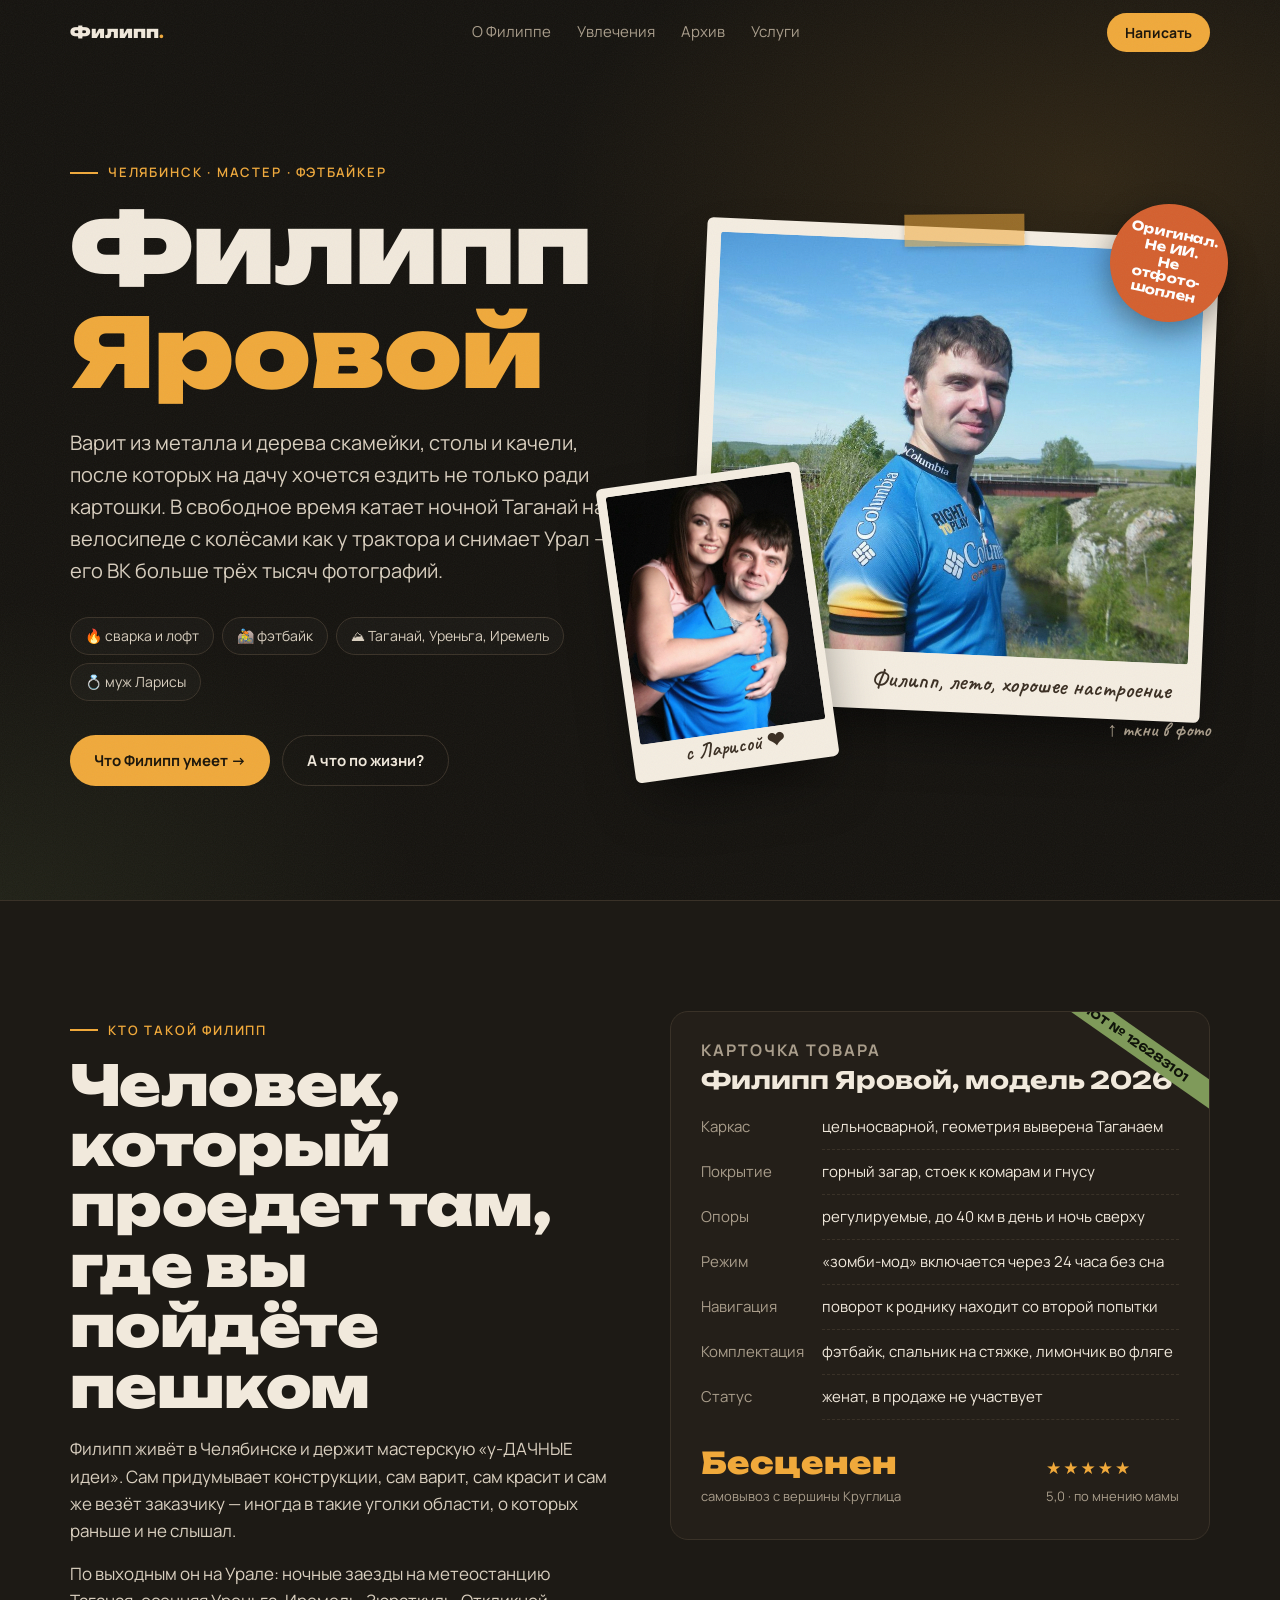
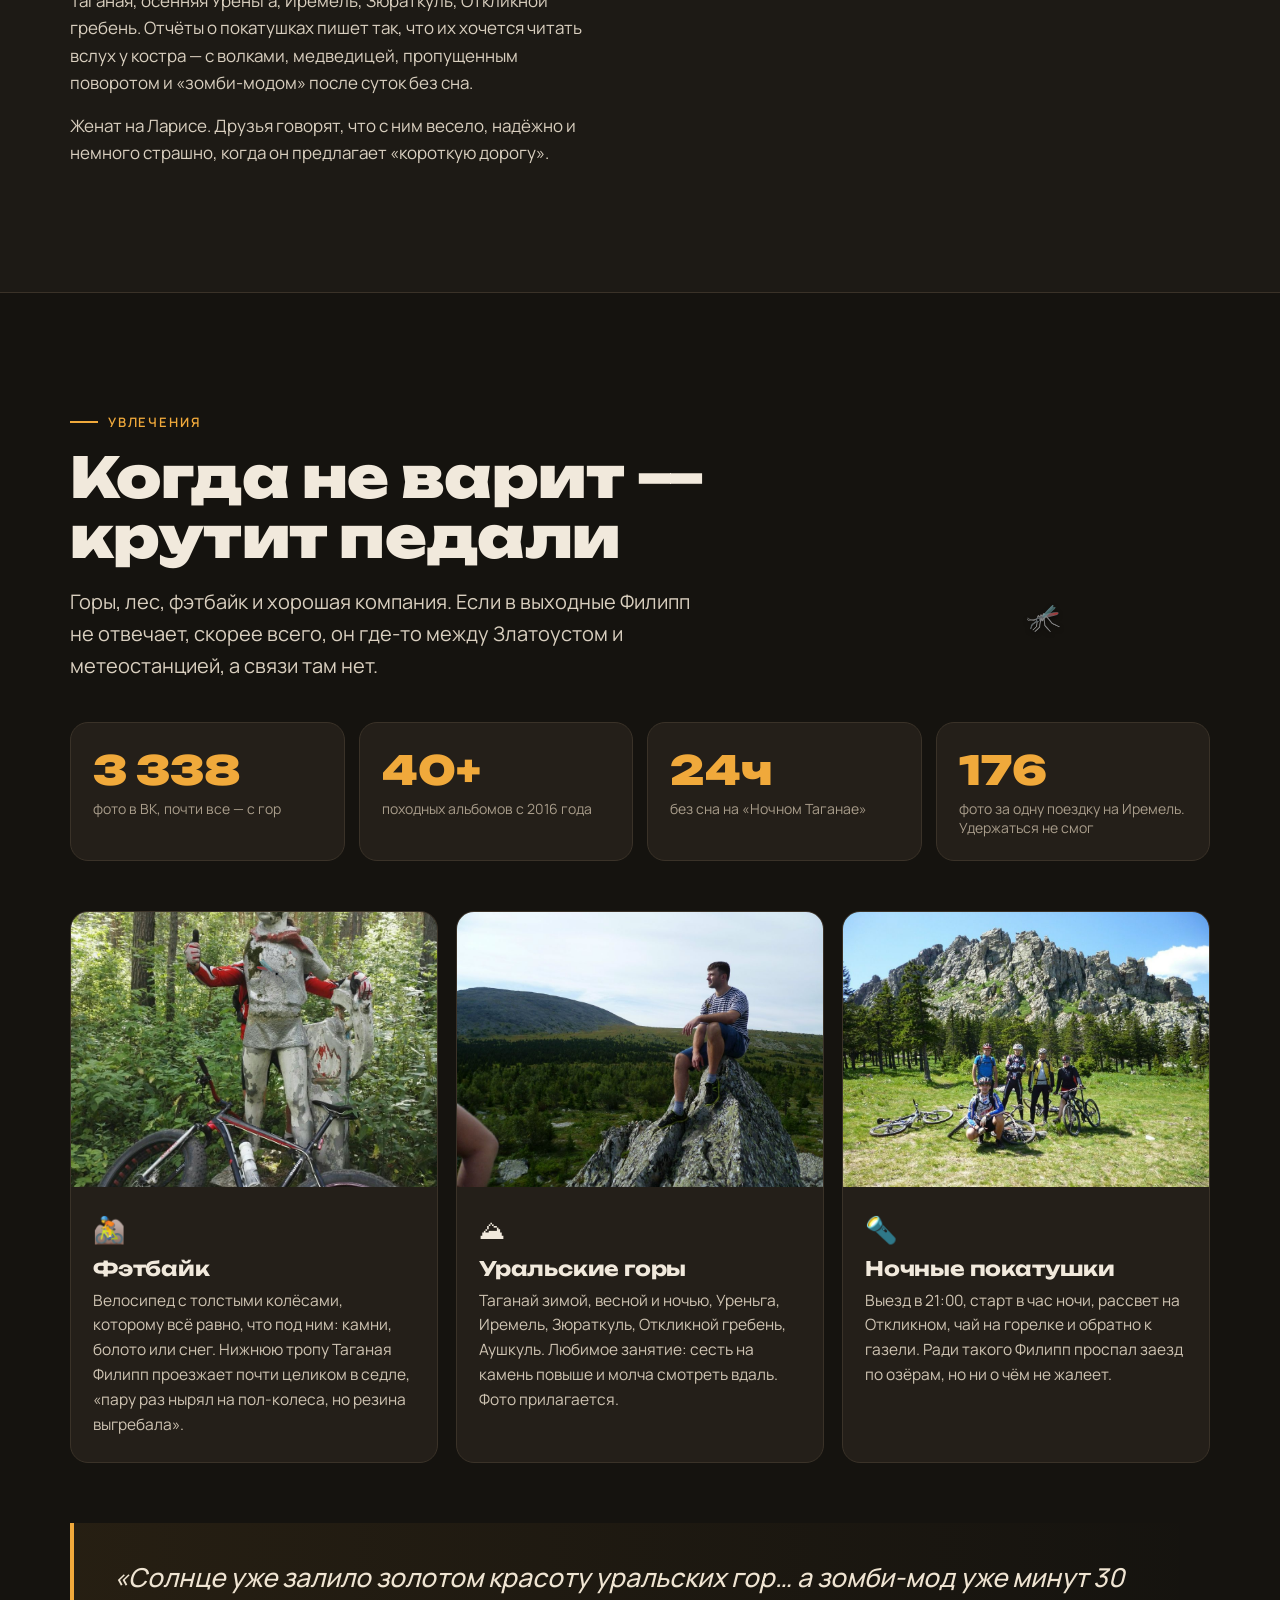
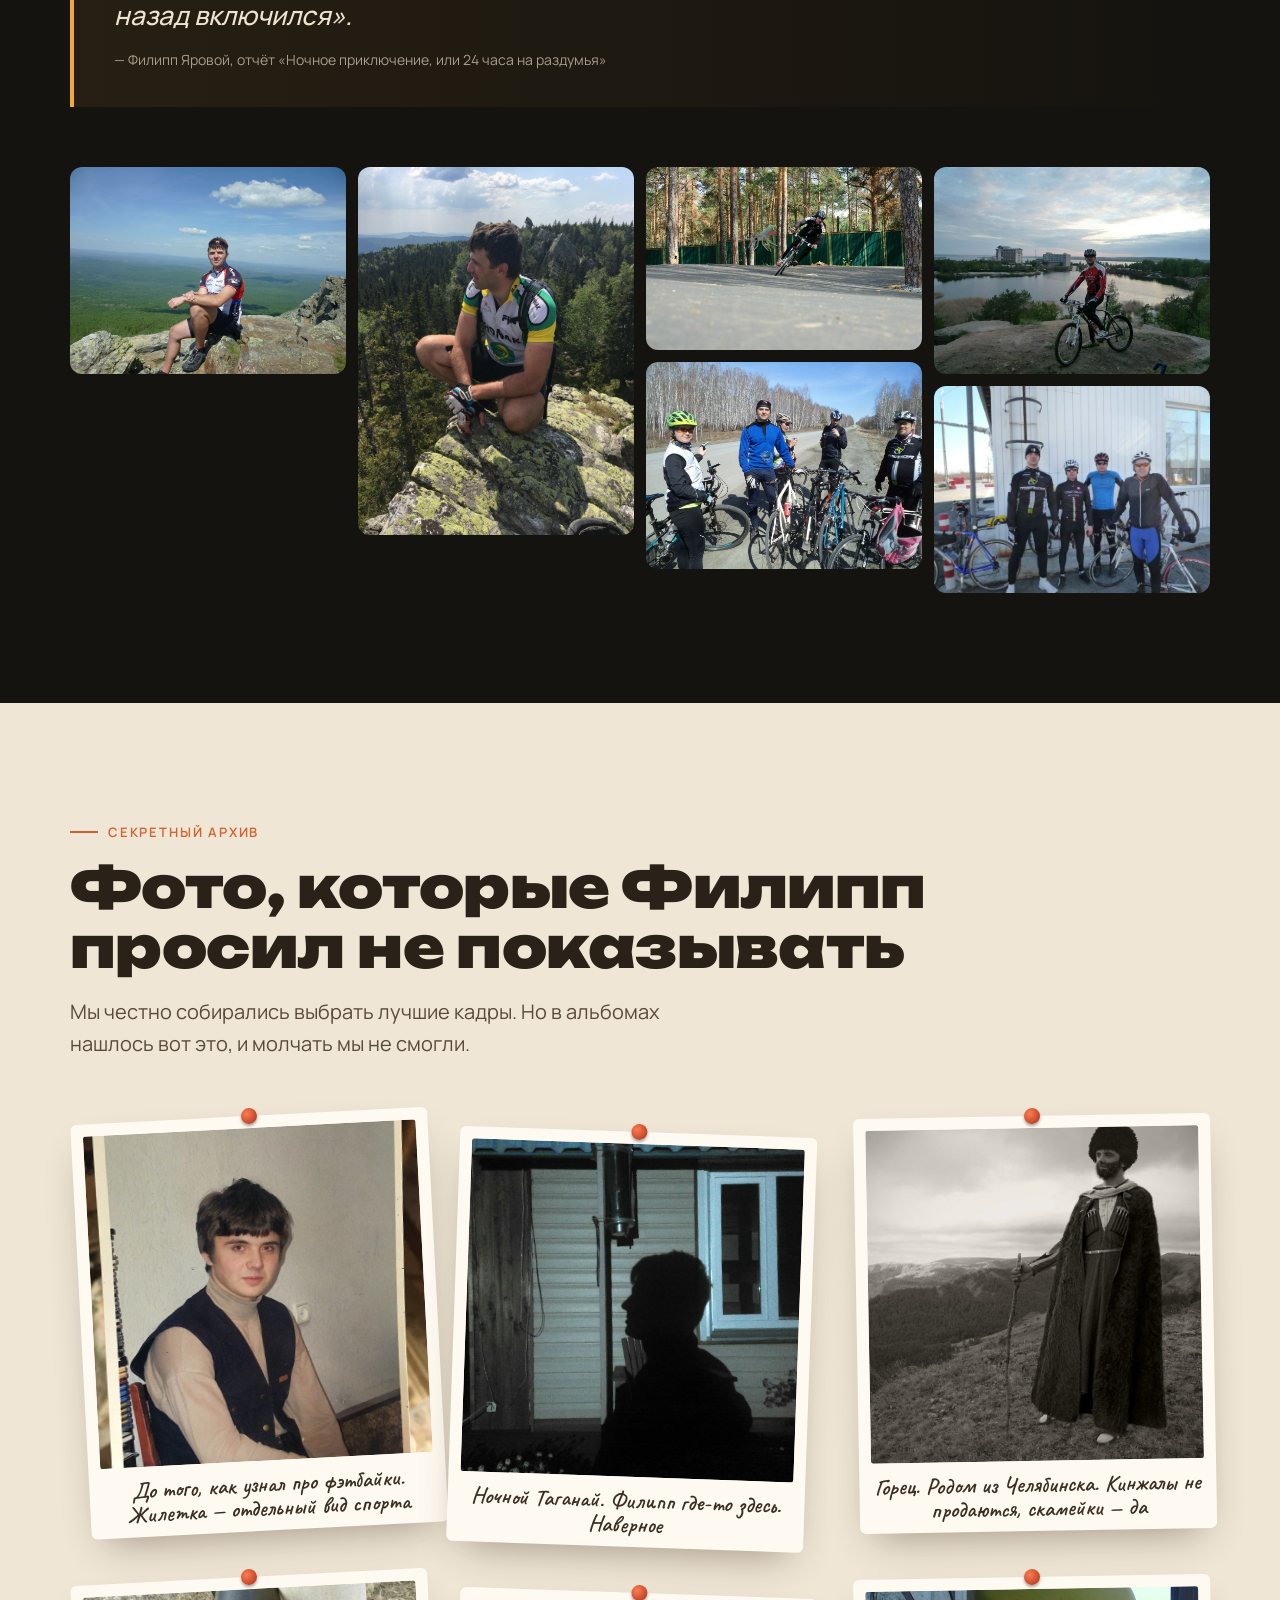
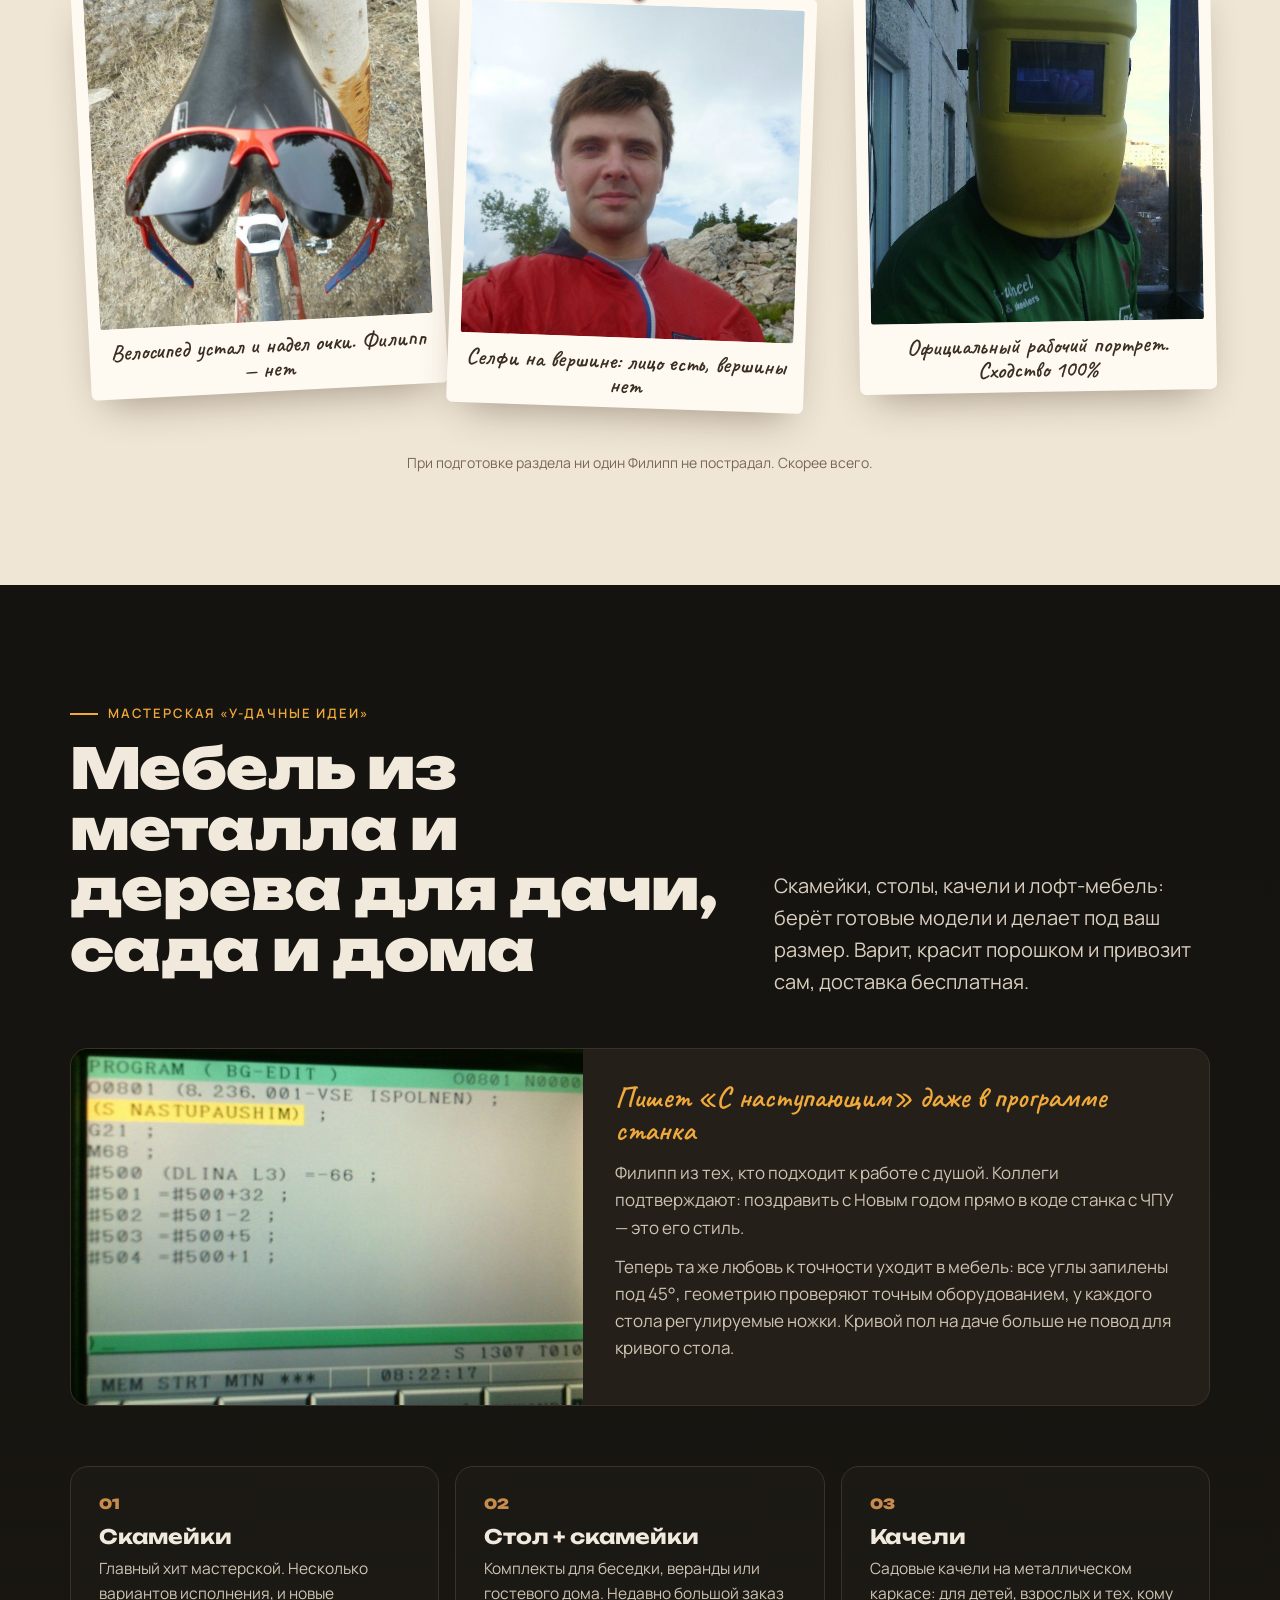
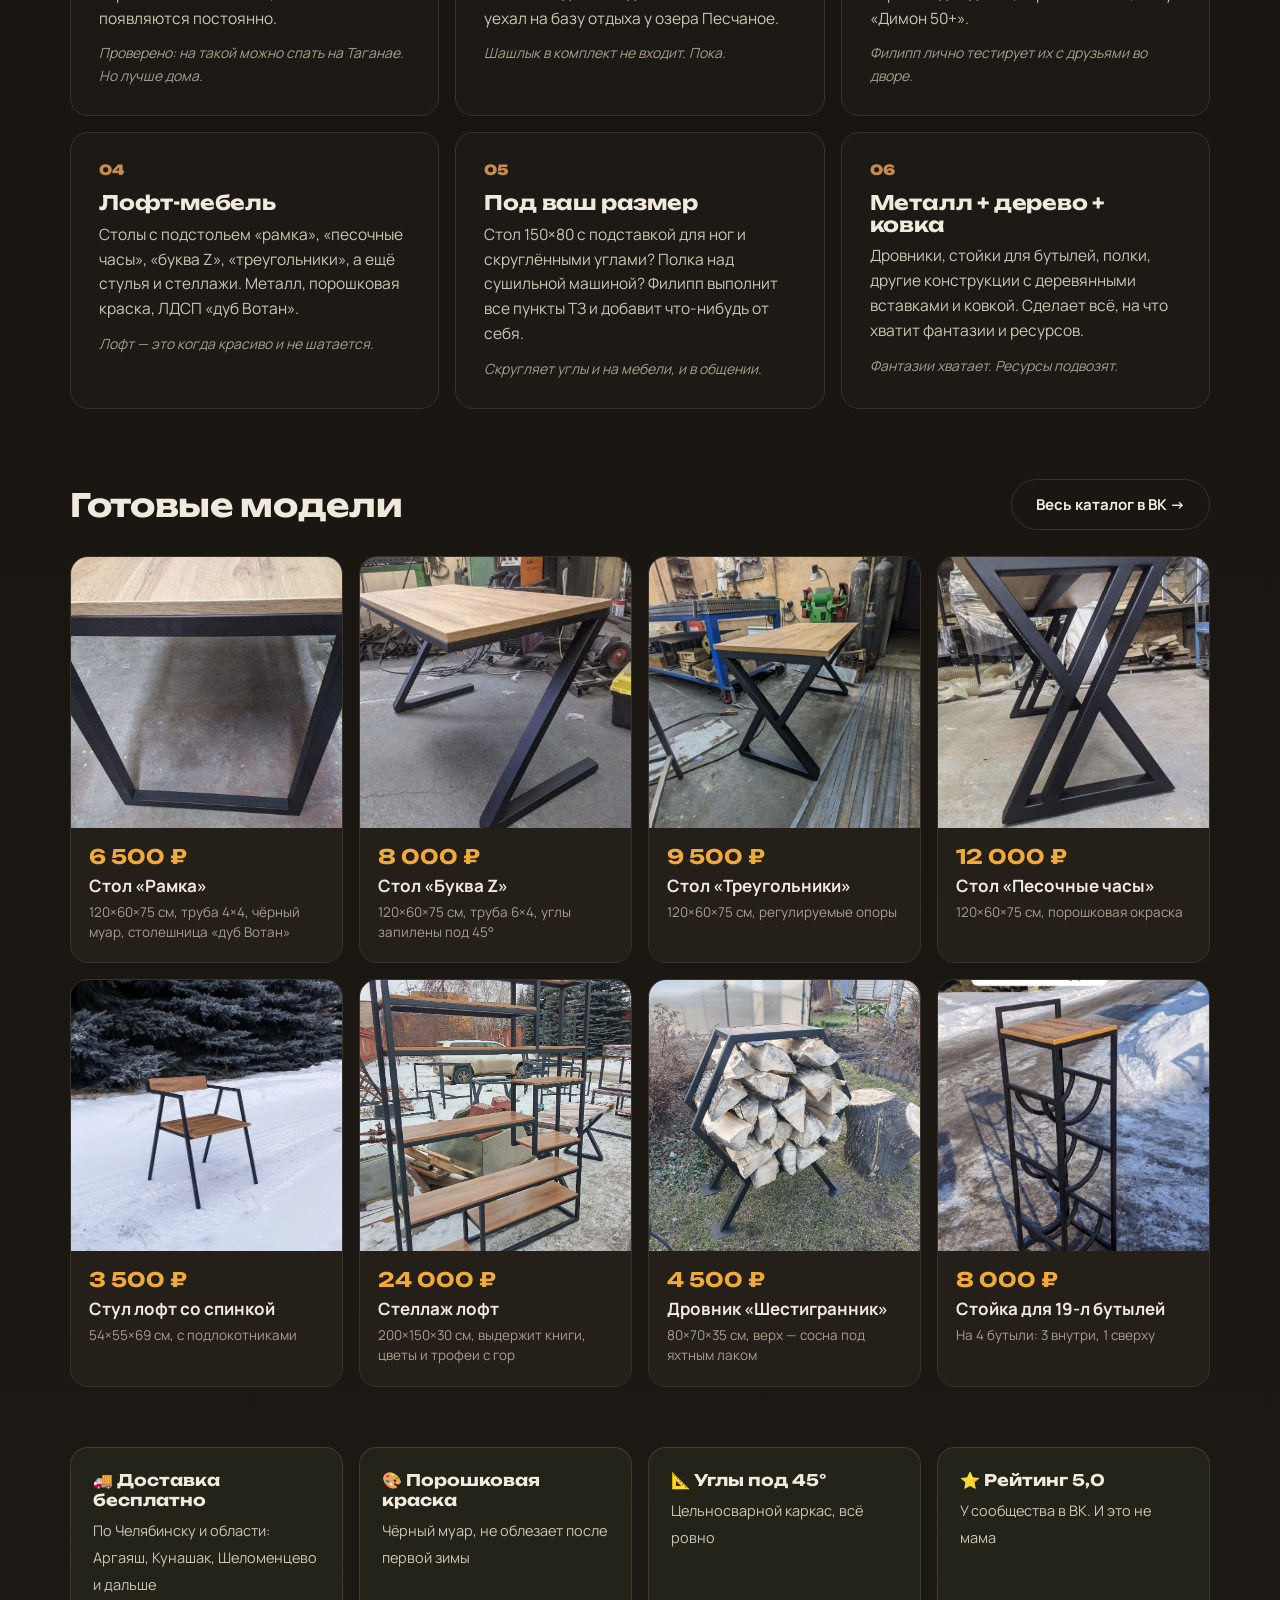
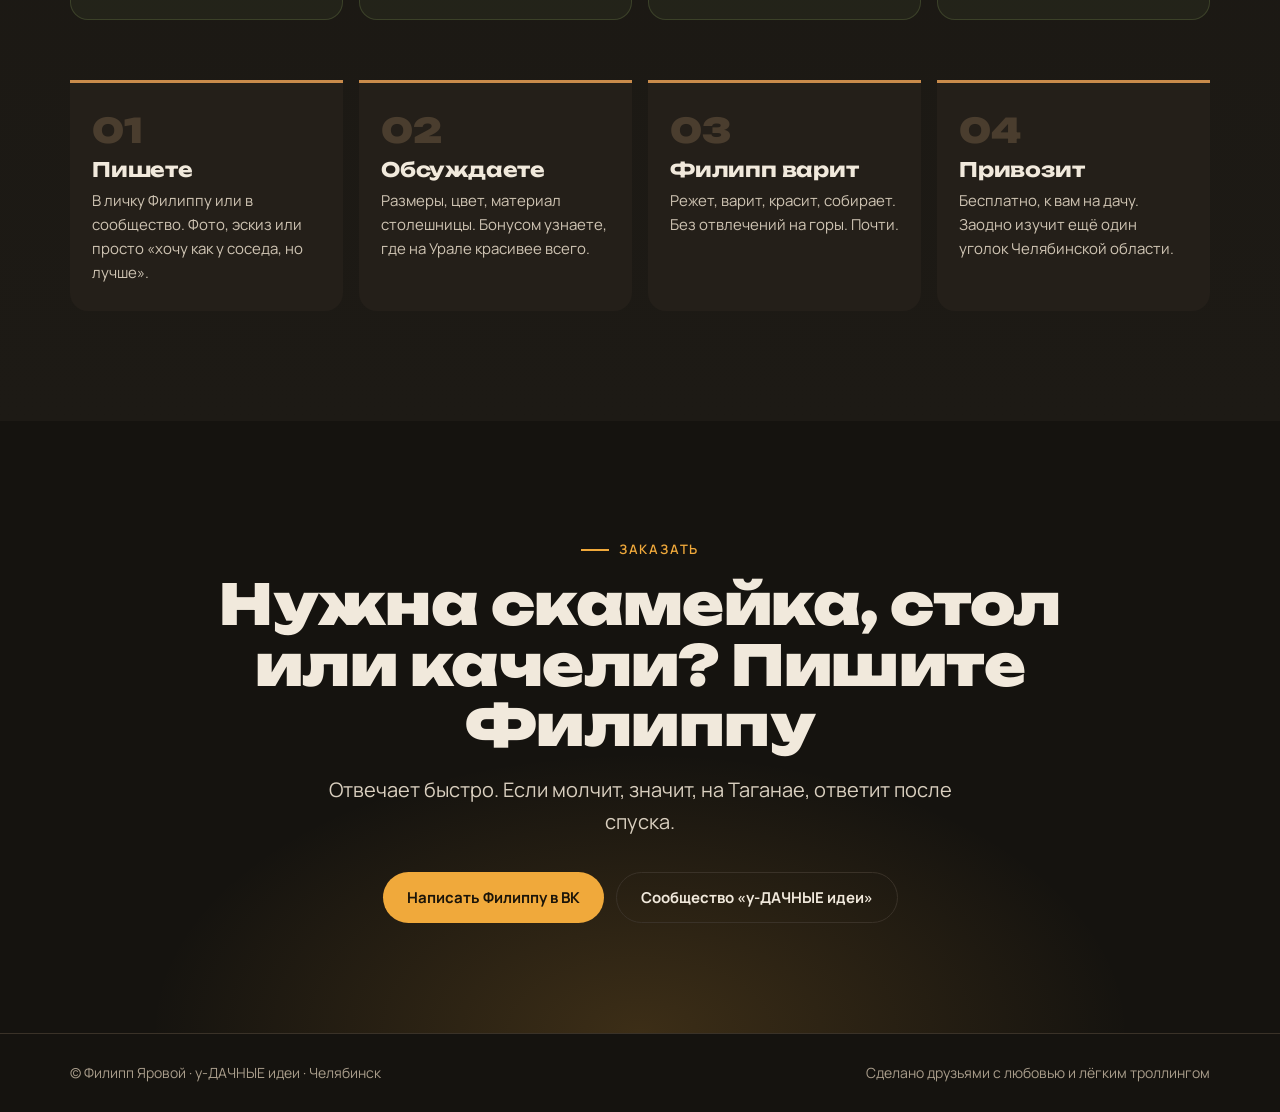
==== filipp/index.html @ 311ecce1 "Add landing page for Filipp Yarovoy (/filipp) Co-Authored-By: Claude Opus 5.5 <noreply@anthropic.com" ====
<!doctype html>
<html lang="ru">
<head>
<meta charset="utf-8">
<meta name="viewport" content="width=device-width, initial-scale=1">
<title>Филипп Яровой — мастер, фэтбайкер, у-ДАЧНЫЕ идеи</title>
<meta name="description" content="Филипп Яровой из Челябинска: варит скамейки, столы и качели для дачи, катается на фэтбайке по Таганаю. Мастерская «у-ДАЧНЫЕ идеи».">
<meta property="og:title" content="Филипп Яровой — у-ДАЧНЫЕ идеи">
<meta property="og:description" content="Скамейки, столы, качели и лофт-мебель из металла и дерева. Челябинск и область, доставка бесплатно.">
<meta property="og:image" content="img/hero.jpg">
<link rel="preconnect" href="https://fonts.googleapis.com">
<link rel="preconnect" href="https://fonts.gstatic.com" crossorigin>
<link href="https://fonts.googleapis.com/css2?family=Unbounded:wght@500;700;900&family=Manrope:wght@400;500;700&family=Caveat:wght@600&display=swap" rel="stylesheet">
<style>
:root{
  --bg:#15130f; --bg2:#1d1a15; --card:#241f19; --line:#3a3228;
  --text:#f1e9dc; --muted:#a99d8b; --wood:#c98b4b; --amber:#f0a93b; --rust:#d4602f; --moss:#7f9a5a;
  --r:18px; --max:1180px;
}
*{box-sizing:border-box;margin:0;padding:0}
html{scroll-behavior:smooth}
body{background:var(--bg);color:var(--text);font:400 17px/1.6 Manrope,system-ui,sans-serif;overflow-x:hidden}
img{display:block;max-width:100%}
a{color:inherit}
.wrap{max-width:var(--max);margin:0 auto;padding:0 20px}
h1,h2,h3{font-family:Unbounded,sans-serif;line-height:1.08;letter-spacing:-.01em}
h2{font-size:clamp(30px,5vw,56px);font-weight:900;margin-bottom:18px}
h3{font-size:20px;font-weight:700;margin-bottom:8px}
.kicker{display:inline-flex;gap:10px;align-items:center;font:600 13px/1 Manrope;letter-spacing:.14em;text-transform:uppercase;color:var(--amber);margin-bottom:18px}
.kicker::before{content:"";width:28px;height:2px;background:currentColor}
.lead{font-size:clamp(17px,1.6vw,20px);color:#d9cfbf;max-width:640px}
.hand{font-family:Caveat,cursive;font-weight:600}
section{padding:110px 0;position:relative}

/* noise + metal texture */
body::before{content:"";position:fixed;inset:0;pointer-events:none;z-index:100;opacity:.05;
  background-image:url("data:image/svg+xml,%3Csvg xmlns='http://www.w3.org/2000/svg' width='160' height='160'%3E%3Cfilter id='n'%3E%3CfeTurbulence type='fractalNoise' baseFrequency='.9' numOctaves='3'/%3E%3C/filter%3E%3Crect width='100%25' height='100%25' filter='url(%23n)'/%3E%3C/svg%3E")}

/* NAV */
nav{position:fixed;top:0;left:0;right:0;z-index:50;transition:background .3s}
nav.solid{background:rgba(21,19,15,.88);backdrop-filter:blur(10px);border-bottom:1px solid var(--line)}
nav .wrap{display:flex;align-items:center;justify-content:space-between;height:64px}
.logo{font:900 16px Unbounded;text-decoration:none}
.logo b{color:var(--amber)}
nav ul{display:flex;gap:26px;list-style:none;font-size:15px}
nav ul a{text-decoration:none;color:var(--muted);transition:color .2s}
nav ul a:hover{color:var(--text)}
.btn{display:inline-flex;align-items:center;gap:10px;padding:14px 24px;border-radius:999px;background:var(--amber);color:#1a1409;font:700 15px Manrope;text-decoration:none;transition:transform .2s,box-shadow .2s;border:0;cursor:pointer}
.btn:hover{transform:translateY(-2px);box-shadow:0 10px 30px -8px rgba(240,169,59,.6)}
.btn.ghost{background:transparent;color:var(--text);border:1.5px solid var(--line)}
.btn.ghost:hover{border-color:var(--amber);box-shadow:none}
nav .btn{padding:10px 18px;font-size:14px}

/* HERO */
.hero{padding:130px 0 90px;min-height:min(100vh,920px);display:flex;align-items:center;
  background:radial-gradient(900px 500px at 85% 20%,rgba(240,169,59,.12),transparent 60%),radial-gradient(700px 500px at 0% 100%,rgba(127,154,90,.1),transparent 60%)}
.hero-grid{display:grid;grid-template-columns:1.05fr .95fr;gap:60px;align-items:center}
.hero h1{font-size:clamp(46px,7.5vw,96px);font-weight:900;margin-bottom:22px}
.hero h1 .ln2{display:block;color:var(--amber)}
#hobby{overflow:hidden}
.hero .lead{margin-bottom:30px}
.tags{display:flex;flex-wrap:wrap;gap:8px;margin-bottom:34px}
.tag{padding:7px 14px;border:1px solid var(--line);border-radius:999px;font-size:14px;color:#d9cfbf;background:rgba(255,255,255,.02)}
.cta-row{display:flex;gap:12px;flex-wrap:wrap}

.hero-photo{position:relative}
.polaroid{background:#f4ede1;padding:14px 14px 58px;border-radius:6px;box-shadow:0 30px 60px -20px rgba(0,0,0,.7);position:relative}
.polaroid img{border-radius:3px;aspect-ratio:4/3.4;object-fit:cover;width:100%}
.polaroid .cap{position:absolute;left:0;right:0;bottom:12px;text-align:center;color:#3a2e22;font-size:28px}
.hero-photo .main{transform:rotate(2.5deg)}
.hero-photo .main .cap{padding-left:30%;font-size:24px}
.hero-photo .mini{position:absolute;width:40%;left:-16%;bottom:-12%;transform:rotate(-8deg);padding:9px 9px 38px}
.hero-photo .mini img{aspect-ratio:3/4}
.hero-photo .mini .cap{font-size:21px;bottom:6px}
.tape{position:absolute;top:-14px;left:50%;width:120px;height:32px;transform:translateX(-50%) rotate(-3deg);background:rgba(240,169,59,.55);box-shadow:0 2px 6px rgba(0,0,0,.2)}
.sticker{position:absolute;top:-24px;right:-18px;width:118px;height:118px;border-radius:50%;background:var(--rust);color:#fff;display:grid;place-items:center;text-align:center;font:700 13px/1.15 Unbounded;transform:rotate(12deg);box-shadow:0 10px 30px rgba(0,0,0,.4);padding:12px;animation:wob 5s ease-in-out infinite}
@keyframes wob{50%{transform:rotate(4deg) scale(1.04)}}

/* SPEC CARD */
.about{background:var(--bg2);border-top:1px solid var(--line);border-bottom:1px solid var(--line)}
.about-grid{display:grid;grid-template-columns:1fr 1fr;gap:60px;align-items:start}
.about p{color:#d9cfbf;margin-bottom:16px}
.spec{background:var(--card);border:1px solid var(--line);border-radius:var(--r);padding:30px;position:relative;overflow:hidden}
.spec::after{content:"ЛОТ № 126283101";position:absolute;top:18px;right:-40px;transform:rotate(35deg);background:var(--moss);color:#10140a;font:700 11px Unbounded;padding:5px 50px}
.spec h3{font-size:16px;color:var(--muted);font-family:Manrope;font-weight:700;text-transform:uppercase;letter-spacing:.12em;margin-bottom:6px}
.spec .title{font:700 24px Unbounded;margin-bottom:20px}
.spec dl{display:grid;grid-template-columns:auto 1fr;gap:10px 18px;font-size:15px}
.spec dt{color:var(--muted)}
.spec dd{border-bottom:1px dashed var(--line);padding-bottom:10px}
.spec .price{display:flex;justify-content:space-between;align-items:end;margin-top:24px;gap:12px;flex-wrap:wrap}
.spec .price b{font:900 30px Unbounded;color:var(--amber)}
.spec .price small{color:var(--muted);font-size:13px}
.stars{color:var(--amber);letter-spacing:2px}

/* HOBBIES */
.stats{display:grid;grid-template-columns:repeat(4,1fr);gap:14px;margin:40px 0 50px}
.stat{background:var(--card);border:1px solid var(--line);border-radius:var(--r);padding:22px}
.stat b{display:block;font:900 clamp(26px,3.4vw,40px) Unbounded;color:var(--amber);margin-bottom:4px}
.stat span{color:var(--muted);font-size:14px;line-height:1.4;display:block}
.hobby-grid{display:grid;grid-template-columns:repeat(3,1fr);gap:18px}
.hobby{background:var(--card);border:1px solid var(--line);border-radius:var(--r);overflow:hidden;display:flex;flex-direction:column;transition:transform .3s,border-color .3s}
.hobby:hover{transform:translateY(-4px);border-color:#5a4b39}
.hobby img{aspect-ratio:4/3;object-fit:cover;width:100%;cursor:zoom-in}
.hobby .body{padding:22px 22px 26px}
.hobby p{color:#cfc4b3;font-size:15.5px}
.hobby .emoji{font-size:26px;margin-bottom:8px}

.quote{margin:60px 0;padding:36px 40px;border-left:4px solid var(--amber);background:linear-gradient(90deg,rgba(240,169,59,.08),transparent);border-radius:0 var(--r) var(--r) 0}
.quote p{font:500 clamp(19px,2.2vw,26px)/1.45 Manrope;color:#efe4d2;font-style:italic}
.quote cite{display:block;margin-top:14px;color:var(--muted);font-style:normal;font-size:14px}

.gallery{columns:4 240px;column-gap:12px}
.gallery img{width:100%;margin-bottom:12px;border-radius:12px;cursor:zoom-in;transition:filter .3s,transform .3s}
.gallery img:hover{filter:brightness(1.1);transform:scale(1.01)}

/* BLOOPERS */
.bloopers{background:#efe6d6;color:#2a2118}
.bloopers .kicker{color:var(--rust)}
.bloopers .lead{color:#5a4a39}
.board{display:grid;grid-template-columns:repeat(3,1fr);gap:46px 34px;margin-top:56px}
.board .polaroid{background:#fffaf1;box-shadow:0 18px 40px -16px rgba(60,40,20,.45);padding:12px 12px 70px;transition:transform .3s}
.board .polaroid:nth-child(3n+1){transform:rotate(-3deg)}
.board .polaroid:nth-child(3n+2){transform:rotate(2deg) translateY(16px)}
.board .polaroid:nth-child(3n){transform:rotate(-1deg)}
.board .polaroid:hover{transform:rotate(0) scale(1.03);z-index:2}
.board .polaroid img{aspect-ratio:1;cursor:zoom-in}
.board .cap{font-size:23px;line-height:1.05;padding:0 14px;bottom:10px}
.disclaimer{margin-top:60px;text-align:center;color:#7a6753;font-size:14px}

/* SERVICES */
.services{background:
  linear-gradient(180deg,var(--bg) 0,var(--bg2) 100%)}
.svc-head{display:grid;grid-template-columns:1.2fr .8fr;gap:50px;align-items:end;margin-bottom:50px}
.work-joke{display:grid;grid-template-columns:.9fr 1.1fr;gap:0;background:var(--card);border:1px solid var(--line);border-radius:var(--r);overflow:hidden;margin-bottom:60px}
.work-joke img{height:100%;object-fit:cover;cursor:zoom-in}
.work-joke .body{padding:32px}
.work-joke .hand{font-size:30px;color:var(--amber);line-height:1.1;margin-bottom:12px}
.work-joke p{color:#cfc4b3;margin-bottom:12px}
.svc-grid{display:grid;grid-template-columns:repeat(3,1fr);gap:16px;margin-bottom:70px}
.svc{padding:28px;border:1px solid var(--line);border-radius:var(--r);background:rgba(255,255,255,.015);transition:background .3s,border-color .3s}
.svc:hover{background:var(--card);border-color:#5a4b39}
.svc .n{font:900 14px Unbounded;color:var(--wood);margin-bottom:14px;display:block}
.svc p{color:#cfc4b3;font-size:15.5px}
.svc .joke{display:block;margin-top:12px;color:var(--muted);font-size:14px;font-style:italic}

.catalog-head{display:flex;justify-content:space-between;align-items:end;gap:20px;flex-wrap:wrap;margin-bottom:26px}
.catalog-head h3{font-size:clamp(22px,3vw,32px)}
.catalog{display:grid;grid-template-columns:repeat(4,1fr);gap:16px}
.item{background:var(--card);border:1px solid var(--line);border-radius:var(--r);overflow:hidden;display:flex;flex-direction:column;transition:transform .3s}
.item:hover{transform:translateY(-4px)}
.item img{aspect-ratio:1;object-fit:cover;width:100%;cursor:zoom-in;background:#2e281f}
.item .body{padding:16px 18px 20px;display:flex;flex-direction:column;gap:6px;flex:1}
.item .price{font:700 20px Unbounded;color:var(--amber)}
.item .name{font-weight:700;line-height:1.3}
.item .desc{color:var(--muted);font-size:13.5px;line-height:1.45}

.perks{display:grid;grid-template-columns:repeat(4,1fr);gap:16px;margin:60px 0}
.perk{padding:22px;border-radius:var(--r);background:rgba(127,154,90,.08);border:1px solid rgba(127,154,90,.25)}
.perk b{display:block;font:700 16px Unbounded;margin-bottom:6px}
.perk span{color:#cfc4b3;font-size:14.5px}

.steps{display:grid;grid-template-columns:repeat(4,1fr);gap:16px;counter-reset:s}
.step{position:relative;padding:26px 22px;border-top:3px solid var(--wood);background:var(--card);border-radius:0 0 var(--r) var(--r)}
.step::before{counter-increment:s;content:"0" counter(s);font:900 34px Unbounded;color:#4a3d2e;display:block;margin-bottom:8px}
.step p{color:#cfc4b3;font-size:15px}

/* CTA */
.cta{padding:110px 0;text-align:center;background:radial-gradient(700px 400px at 50% 100%,rgba(240,169,59,.18),transparent 70%)}
.cta h2{max-width:900px;margin:0 auto 18px}
.cta .lead{margin:0 auto 34px}
.cta .cta-row{justify-content:center}
footer{border-top:1px solid var(--line);padding:28px 0;color:var(--muted);font-size:14px}
footer .wrap{display:flex;justify-content:space-between;gap:16px;flex-wrap:wrap}

/* lightbox */
.lb{position:fixed;inset:0;background:rgba(10,8,6,.93);display:none;place-items:center;z-index:200;padding:20px;cursor:zoom-out}
.lb.on{display:grid}
.lb img{max-height:90vh;max-width:94vw;border-radius:10px;box-shadow:0 20px 60px rgba(0,0,0,.6)}

/* ===== дурацкие анимации ===== */
/* буквы имени — желе */
.hero h1 .ch{display:inline-block;transition:transform .2s}
.hero h1 .ch:hover{animation:jelly .6s}
@keyframes jelly{0%{transform:scale(1)}30%{transform:scale(1.25,.75)}45%{transform:scale(.8,1.2) translateY(-8px)}60%{transform:scale(1.1,.9)}80%{transform:scale(.97,1.03)}100%{transform:scale(1)}}
/* наклейка крутится */
.sticker{cursor:pointer}
.sticker:hover{animation:spin 1s cubic-bezier(.5,-0.5,.5,1.5)}
@keyframes spin{to{transform:rotate(372deg) scale(1.1)}}
/* фото героя: режим горца */
.hero-photo .main{cursor:pointer;transition:transform .6s cubic-bezier(.5,-0.4,.4,1.6)}
.hero-photo .main.flip{transform:rotate(-4deg) scale(.96)}
.hero-photo .main.spin{animation:flip .7s ease-in-out}
@keyframes flip{50%{transform:rotateY(90deg) rotate(2deg)}}
.hint{position:absolute;bottom:-34px;right:0;color:var(--muted);font-size:20px;pointer-events:none}
/* полароиды качаются на гвоздиках */
.board .polaroid::before{content:"";position:absolute;top:-8px;left:50%;width:16px;height:16px;margin-left:-8px;border-radius:50%;background:radial-gradient(circle at 35% 35%,#ff7b52,#a3321a);box-shadow:0 2px 3px rgba(0,0,0,.35);z-index:3}
.board .polaroid.rv.in{transform-origin:50% 0;animation:swing 4s ease-in-out infinite}
.board .polaroid.rv.in:nth-child(2n){animation-duration:5s;animation-delay:-1.3s}
.board .polaroid.rv.in:nth-child(3n){animation-duration:3.6s;animation-delay:-2s}
.board .polaroid.rv.in:hover{animation:swing-hard .8s ease-in-out infinite}
@keyframes swing{0%,100%{transform:rotate(-3deg)}50%{transform:rotate(3deg)}}
@keyframes swing-hard{0%,100%{transform:rotate(-12deg) scale(1.03)}50%{transform:rotate(12deg) scale(1.03)}}
/* кнопка «Написать» нервничает */
nav .btn{animation:nudge 6s ease-in-out infinite}
@keyframes nudge{0%,88%,100%{transform:none}90%{transform:rotate(-8deg)}92%{transform:rotate(8deg)}94%{transform:rotate(-6deg)}96%{transform:rotate(4deg)}}
/* «Бесценен» мигает ценником */
.spec .price b{display:inline-block;animation:pulse 2.4s ease-in-out infinite}
@keyframes pulse{50%{transform:scale(1.08) rotate(-2deg);text-shadow:0 0 18px rgba(240,169,59,.6)}}
/* фэтбайкер едет по низу экрана */
.rider{position:fixed;bottom:6px;left:-80px;font-size:40px;z-index:60;pointer-events:none;animation:ride 16s linear infinite;animation-delay:3s}
.rider span{display:inline-block;transform:scaleX(-1);animation:bump .35s ease-in-out infinite alternate}
@keyframes ride{0%{left:-80px}45%{left:calc(100vw + 20px)}100%{left:calc(100vw + 20px)}}
@keyframes bump{to{transform:scaleX(-1) translateY(-5px) rotate(-6deg)}}
/* искры сварки по клику */
.spark{position:fixed;width:6px;height:6px;border-radius:50%;pointer-events:none;z-index:300;background:#ffd36b;box-shadow:0 0 8px 2px #ff9b2f}
/* комар */
.mosquito{position:absolute;font-size:28px;cursor:crosshair;z-index:5;user-select:none;transition:left 1.4s ease-in-out,top 1.4s ease-in-out;filter:drop-shadow(0 2px 2px rgba(0,0,0,.5))}
.mosquito.dead{transition:none;animation:splat .5s forwards}
@keyframes splat{to{transform:scale(2.2) rotate(40deg);opacity:0}}
.score{position:fixed;right:16px;bottom:62px;z-index:61;background:var(--card);border:1px solid var(--line);border-radius:999px;padding:8px 14px;font-size:14px;display:none}
.score.on{display:block;animation:pop .4s}
@keyframes pop{0%{transform:scale(.5)}70%{transform:scale(1.15)}}
/* стикеры-эмодзи в карточках хобби прыгают */
.hobby:hover .emoji{animation:hop .5s ease-in-out 2}
@keyframes hop{50%{transform:translateY(-12px) rotate(15deg)}}
/* цены в каталоге трясутся при наведении */
.item:hover .price{animation:shake .4s}
@keyframes shake{25%{transform:translateX(-4px) rotate(-3deg)}75%{transform:translateX(4px) rotate(3deg)}}
/* шаги — номера светятся по очереди */
.step::before{animation:glow 4s infinite}
.step:nth-child(2)::before{animation-delay:1s}.step:nth-child(3)::before{animation-delay:2s}.step:nth-child(4)::before{animation-delay:3s}
@keyframes glow{0%,20%,100%{color:#4a3d2e}10%{color:var(--amber)}}

/* reveal */
.rv{opacity:0;transform:translateY(24px);transition:opacity .8s ease,transform .8s ease}
.rv.in{opacity:1;transform:none}
@media (prefers-reduced-motion:reduce){
  .rv{opacity:1;transform:none}html{scroll-behavior:auto}
  *,*::before{animation:none!important}
  .rider,.mosquito{display:none}
}

@media (max-width:960px){
  nav ul{display:none}
  .hero-grid,.about-grid,.svc-head,.work-joke{grid-template-columns:1fr}
  .hero{padding-top:110px}
  .hero-photo{max-width:520px;margin:30px auto 40px}
  .hero-photo .mini{left:-4%}
  .hobby-grid,.svc-grid{grid-template-columns:1fr 1fr}
  .catalog,.perks,.steps,.stats{grid-template-columns:1fr 1fr}
  .board{grid-template-columns:1fr 1fr}
  .work-joke img{max-height:320px;width:100%}
}
@media (max-width:600px){
  body{font-size:16px}
  section{padding:80px 0}
  .wrap{padding:0 16px}
  .hobby-grid,.svc-grid,.board{grid-template-columns:1fr}
  .catalog{grid-template-columns:1fr 1fr;gap:10px}
  .item .body{padding:12px}
  .item .price{font-size:16px}
  .item .desc{display:none}
  .sticker{width:92px;height:92px;font-size:11px;right:-6px}
  .spec{padding:22px}
  .spec dl{grid-template-columns:1fr;gap:2px}
  .spec dt{font-size:13px}
  .board{gap:34px;padding:0 10px}
  .quote{padding:24px}
  nav .btn{display:none}
}
</style>
</head>
<body>

<nav id="nav">
  <div class="wrap">
    <a class="logo" href="#top">Филипп<b>.</b></a>
    <ul>
      <li><a href="#about">О Филиппе</a></li>
      <li><a href="#hobby">Увлечения</a></li>
      <li><a href="#archive">Архив</a></li>
      <li><a href="#services">Услуги</a></li>
    </ul>
    <a class="btn" href="https://vk.com/id126283101" target="_blank" rel="noopener">Написать</a>
  </div>
</nav>

<!-- HERO -->
<header class="hero" id="top">
  <div class="wrap hero-grid">
    <div class="rv">
      <div class="kicker">Челябинск · мастер · фэтбайкер</div>
      <h1>Филипп <span class="ln2">Яровой</span></h1>
      <p class="lead">Варит из металла и дерева скамейки, столы и качели, после которых на дачу хочется ездить не только ради картошки. В свободное время катает ночной Таганай на велосипеде с колёсами как у трактора и снимает Урал — в его ВК больше трёх тысяч фотографий.</p>
      <div class="tags">
        <span class="tag">🔥 сварка и лофт</span>
        <span class="tag">🚵 фэтбайк</span>
        <span class="tag">⛰ Таганай, Уреньга, Иремель</span>
        <span class="tag">💍 муж Ларисы</span>
      </div>
      <div class="cta-row">
        <a class="btn" href="#services">Что Филипп умеет →</a>
        <a class="btn ghost" href="#hobby">А что по жизни?</a>
      </div>
    </div>
    <div class="hero-photo rv">
      <div class="polaroid main">
        <span class="tape"></span>
        <img src="img/hero.jpg" alt="Филипп Яровой" id="heroImg">
        <div class="cap hand">Филипп, лето, хорошее настроение</div>
      </div>
      <div class="hint hand">↑ ткни в фото</div>
      <div class="polaroid mini">
        <img src="img/f-wife.jpg" alt="Филипп с Ларисой" data-lb>
        <div class="cap hand">с Ларисой ❤</div>
      </div>
      <div class="sticker">Оригинал.<br>Не ИИ.<br>Не отфото&shy;шоплен</div>
    </div>
  </div>
</header>

<!-- ABOUT -->
<section class="about" id="about">
  <div class="wrap about-grid">
    <div class="rv">
      <div class="kicker">Кто такой Филипп</div>
      <h2>Человек, который проедет там, где вы пойдёте пешком</h2>
      <p>Филипп живёт в Челябинске и держит мастерскую «у-ДАЧНЫЕ идеи». Сам придумывает конструкции, сам варит, сам красит и сам же везёт заказчику — иногда в такие уголки области, о которых раньше и не слышал.</p>
      <p>По выходным он на Урале: ночные заезды на метеостанцию Таганая, осенняя Уреньга, Иремель, Зюраткуль, Откликной гребень. Отчёты о покатушках пишет так, что их хочется читать вслух у костра — с волками, медведицей, пропущенным поворотом и «зомби-модом» после суток без сна.</p>
      <p>Женат на Ларисе. Друзья говорят, что с ним весело, надёжно и немного страшно, когда он предлагает «короткую дорогу».</p>
    </div>
    <div class="spec rv">
      <h3>Карточка товара</h3>
      <div class="title">Филипп Яровой, модель 2026</div>
      <dl>
        <dt>Каркас</dt><dd>цельносварной, геометрия выверена Таганаем</dd>
        <dt>Покрытие</dt><dd>горный загар, стоек к комарам и гнусу</dd>
        <dt>Опоры</dt><dd>регулируемые, до 40 км в день и ночь сверху</dd>
        <dt>Режим</dt><dd>«зомби-мод» включается через 24 часа без сна</dd>
        <dt>Навигация</dt><dd>поворот к роднику находит со второй попытки</dd>
        <dt>Комплектация</dt><dd>фэтбайк, спальник на стяжке, лимончик во фляге</dd>
        <dt>Статус</dt><dd>женат, в продаже не участвует</dd>
      </dl>
      <div class="price">
        <div><b>Бесценен</b><br><small>самовывоз с вершины Круглица</small></div>
        <div><span class="stars">★★★★★</span><br><small>5,0 · по мнению мамы</small></div>
      </div>
    </div>
  </div>
</section>

<!-- HOBBIES -->
<section id="hobby">
  <div class="wrap">
    <div class="rv">
      <div class="kicker">Увлечения</div>
      <h2>Когда не варит —<br>крутит педали</h2>
      <p class="lead">Горы, лес, фэтбайк и хорошая компания. Если в выходные Филипп не отвечает, скорее всего, он где-то между Златоустом и метеостанцией, а связи там нет.</p>
    </div>

    <div class="stats rv">
      <div class="stat"><b>3 338</b><span>фото в ВК, почти все — с гор</span></div>
      <div class="stat"><b>40+</b><span>походных альбомов с 2016 года</span></div>
      <div class="stat"><b>24 ч</b><span>без сна на «Ночном Таганае»</span></div>
      <div class="stat"><b>176</b><span>фото за одну поездку на Иремель. Удержаться не смог</span></div>
    </div>

    <div class="hobby-grid">
      <article class="hobby rv">
        <img src="img/h-fatstatue.jpg" alt="Фэтбайк Филиппа в лесу" data-lb loading="lazy">
        <div class="body">
          <div class="emoji">🚵</div>
          <h3>Фэтбайк</h3>
          <p>Велосипед с толстыми колёсами, которому всё равно, что под ним: камни, болото или снег. Нижнюю тропу Таганая Филипп проезжает почти целиком в седле, «пару раз нырял на пол-колеса, но резина выгребала».</p>
        </div>
      </article>
      <article class="hobby rv">
        <img src="img/h-rock.jpg" alt="Филипп на скале" data-lb loading="lazy">
        <div class="body">
          <div class="emoji">⛰</div>
          <h3>Уральские горы</h3>
          <p>Таганай зимой, весной и ночью, Уреньга, Иремель, Зюраткуль, Откликной гребень, Аушкуль. Любимое занятие: сесть на камень повыше и молча смотреть вдаль. Фото прилагается.</p>
        </div>
      </article>
      <article class="hobby rv">
        <img src="img/h-team.jpg" alt="Велокоманда на поляне" data-lb loading="lazy">
        <div class="body">
          <div class="emoji">🔦</div>
          <h3>Ночные покатушки</h3>
          <p>Выезд в 21:00, старт в час ночи, рассвет на Откликном, чай на горелке и обратно к газели. Ради такого Филипп проспал заезд по озёрам, но ни о чём не жалеет.</p>
        </div>
      </article>
    </div>

    <blockquote class="quote rv">
      <p>«Солнце уже залило золотом красоту уральских гор… а зомби-мод уже минут 30 назад включился».</p>
      <cite>— Филипп Яровой, отчёт «Ночное приключение, или 24 часа на раздумья»</cite>
    </blockquote>

    <div class="gallery rv">
      <img src="img/h-view.jpg" alt="Филипп над долиной" data-lb loading="lazy">
      <img src="img/h-sit.jpg" alt="Привал на скалах" data-lb loading="lazy">
      <img src="img/h-ride.jpg" alt="Спуск на велосипеде" data-lb loading="lazy">
      <img src="img/h-group.jpg" alt="Велогруппа на трассе" data-lb loading="lazy">
      <img src="img/h-lake.jpg" alt="Велосипед у озера" data-lb loading="lazy">
      <img src="img/h-road.jpg" alt="Команда велосипедистов" data-lb loading="lazy">
    </div>
  </div>
</section>

<!-- BLOOPERS -->
<section class="bloopers" id="archive">
  <div class="wrap">
    <div class="rv">
      <div class="kicker">Секретный архив</div>
      <h2>Фото, которые Филипп просил не показывать</h2>
      <p class="lead">Мы честно собирались выбрать лучшие кадры. Но в альбомах нашлось вот это, и молчать мы не смогли.</p>
    </div>
    <div class="board">
      <figure class="polaroid rv">
        <img src="img/f-young.jpg" alt="Молодой Филипп" data-lb loading="lazy">
        <figcaption class="cap hand">До того, как узнал про фэтбайки. Жилетка — отдельный вид спорта</figcaption>
      </figure>
      <figure class="polaroid rv">
        <img src="img/f-dark.jpg" alt="Силуэт в темноте" data-lb loading="lazy">
        <figcaption class="cap hand">Ночной Таганай. Филипп где-то здесь. Наверное</figcaption>
      </figure>
      <figure class="polaroid rv">
        <img src="img/f-burka.jpg" alt="Филипп в бурке" data-lb loading="lazy">
        <figcaption class="cap hand">Горец. Родом из Челябинска. Кинжалы не продаются, скамейки — да</figcaption>
      </figure>
      <figure class="polaroid rv">
        <img src="img/f-glasses.jpg" alt="Очки на седле" data-lb loading="lazy">
        <figcaption class="cap hand">Велосипед устал и надел очки. Филипп — нет</figcaption>
      </figure>
      <figure class="polaroid rv">
        <img src="img/f-selfie.jpg" alt="Селфи Филиппа" data-lb loading="lazy">
        <figcaption class="cap hand">Селфи на вершине: лицо есть, вершины нет</figcaption>
      </figure>
      <figure class="polaroid rv">
        <img src="img/w-mask.jpg" alt="Филипп в сварочной маске" data-lb loading="lazy">
        <figcaption class="cap hand">Официальный рабочий портрет. Сходство 100%</figcaption>
      </figure>
    </div>
    <p class="disclaimer">При подготовке раздела ни один Филипп не пострадал. Скорее всего.</p>
  </div>
</section>

<!-- SERVICES -->
<section class="services" id="services">
  <div class="wrap">
    <div class="svc-head rv">
      <div>
        <div class="kicker">Мастерская «у-ДАЧНЫЕ идеи»</div>
        <h2>Мебель из металла и дерева для дачи, сада и дома</h2>
      </div>
      <p class="lead">Скамейки, столы, качели и лофт-мебель: берёт готовые модели и делает под ваш размер. Варит, красит порошком и привозит сам, доставка бесплатная.</p>
    </div>

    <div class="work-joke rv">
      <img src="img/w-cnc.jpg" alt="Экран станка с ЧПУ с надписью «С наступающим»" data-lb loading="lazy">
      <div class="body">
        <div class="hand">Пишет «С наступающим» даже в программе станка</div>
        <p>Филипп из тех, кто подходит к работе с душой. Коллеги подтверждают: поздравить с Новым годом прямо в коде станка с ЧПУ — это его стиль.</p>
        <p>Теперь та же любовь к точности уходит в мебель: все углы запилены под 45°, геометрию проверяют точным оборудованием, у каждого стола регулируемые ножки. Кривой пол на даче больше не повод для кривого стола.</p>
      </div>
    </div>

    <div class="svc-grid">
      <div class="svc rv"><span class="n">01</span><h3>Скамейки</h3><p>Главный хит мастерской. Несколько вариантов исполнения, и новые появляются постоянно.</p><span class="joke">Проверено: на такой можно спать на Таганае. Но лучше дома.</span></div>
      <div class="svc rv"><span class="n">02</span><h3>Стол + скамейки</h3><p>Комплекты для беседки, веранды или гостевого дома. Недавно большой заказ уехал на базу отдыха у озера Песчаное.</p><span class="joke">Шашлык в комплект не входит. Пока.</span></div>
      <div class="svc rv"><span class="n">03</span><h3>Качели</h3><p>Садовые качели на металлическом каркасе: для детей, взрослых и тех, кому «Димон 50+».</p><span class="joke">Филипп лично тестирует их с друзьями во дворе.</span></div>
      <div class="svc rv"><span class="n">04</span><h3>Лофт-мебель</h3><p>Столы с подстольем «рамка», «песочные часы», «буква Z», «треугольники», а ещё стулья и стеллажи. Металл, порошковая краска, ЛДСП «дуб Вотан».</p><span class="joke">Лофт — это когда красиво и не шатается.</span></div>
      <div class="svc rv"><span class="n">05</span><h3>Под ваш размер</h3><p>Стол 150×80 с подставкой для ног и скруглёнными углами? Полка над сушильной машиной? Филипп выполнит все пункты ТЗ и добавит что-нибудь от себя.</p><span class="joke">Скругляет углы и на мебели, и в общении.</span></div>
      <div class="svc rv"><span class="n">06</span><h3>Металл + дерево + ковка</h3><p>Дровники, стойки для бутылей, полки, другие конструкции с деревянными вставками и ковкой. Сделает всё, на что хватит фантазии и ресурсов.</p><span class="joke">Фантазии хватает. Ресурсы подвозят.</span></div>
    </div>

    <div class="catalog-head rv">
      <h3>Готовые модели</h3>
      <a class="btn ghost" href="https://vk.com/market-195046278" target="_blank" rel="noopener">Весь каталог в ВК →</a>
    </div>
    <div class="catalog">
      <article class="item rv"><img src="img/p-ramka.jpg" alt="Стол с подстольем рамка" data-lb loading="lazy"><div class="body"><span class="price">6 500 ₽</span><span class="name">Стол «Рамка»</span><span class="desc">120×60×75 см, труба 4×4, чёрный муар, столешница «дуб Вотан»</span></div></article>
      <article class="item rv"><img src="img/p-z.jpg" alt="Стол буква Z" data-lb loading="lazy"><div class="body"><span class="price">8 000 ₽</span><span class="name">Стол «Буква Z»</span><span class="desc">120×60×75 см, труба 6×4, углы запилены под 45°</span></div></article>
      <article class="item rv"><img src="img/p-treug.jpg" alt="Стол треугольники" data-lb loading="lazy"><div class="body"><span class="price">9 500 ₽</span><span class="name">Стол «Треугольники»</span><span class="desc">120×60×75 см, регулируемые опоры</span></div></article>
      <article class="item rv"><img src="img/p-chasy.jpg" alt="Стол песочные часы" data-lb loading="lazy"><div class="body"><span class="price">12 000 ₽</span><span class="name">Стол «Песочные часы»</span><span class="desc">120×60×75 см, порошковая окраска</span></div></article>
      <article class="item rv"><img src="img/p-stul.jpg" alt="Стул в стиле лофт" data-lb loading="lazy"><div class="body"><span class="price">3 500 ₽</span><span class="name">Стул лофт со спинкой</span><span class="desc">54×55×69 см, с подлокотниками</span></div></article>
      <article class="item rv"><img src="img/p-stellazh.jpg" alt="Стеллаж лофт" data-lb loading="lazy"><div class="body"><span class="price">24 000 ₽</span><span class="name">Стеллаж лофт</span><span class="desc">200×150×30 см, выдержит книги, цветы и трофеи с гор</span></div></article>
      <article class="item rv"><img src="img/p-drovnik.jpg" alt="Дровник шестигранник" data-lb loading="lazy"><div class="body"><span class="price">4 500 ₽</span><span class="name">Дровник «Шестигранник»</span><span class="desc">80×70×35 см, верх — сосна под яхтным лаком</span></div></article>
      <article class="item rv"><img src="img/p-stoyka.jpg" alt="Стойка для бутылей" data-lb loading="lazy"><div class="body"><span class="price">8 000 ₽</span><span class="name">Стойка для 19-л бутылей</span><span class="desc">На 4 бутыли: 3 внутри, 1 сверху</span></div></article>
    </div>

    <div class="perks">
      <div class="perk rv"><b>🚚 Доставка бесплатно</b><span>По Челябинску и области: Аргаяш, Кунашак, Шеломенцево и дальше</span></div>
      <div class="perk rv"><b>🎨 Порошковая краска</b><span>Чёрный муар, не облезает после первой зимы</span></div>
      <div class="perk rv"><b>📐 Углы под 45°</b><span>Цельносварной каркас, всё ровно</span></div>
      <div class="perk rv"><b>⭐ Рейтинг 5,0</b><span>У сообщества в ВК. И это не мама</span></div>
    </div>

    <div class="steps">
      <div class="step rv"><h3>Пишете</h3><p>В личку Филиппу или в сообщество. Фото, эскиз или просто «хочу как у соседа, но лучше».</p></div>
      <div class="step rv"><h3>Обсуждаете</h3><p>Размеры, цвет, материал столешницы. Бонусом узнаете, где на Урале красивее всего.</p></div>
      <div class="step rv"><h3>Филипп варит</h3><p>Режет, варит, красит, собирает. Без отвлечений на горы. Почти.</p></div>
      <div class="step rv"><h3>Привозит</h3><p>Бесплатно, к вам на дачу. Заодно изучит ещё один уголок Челябинской области.</p></div>
    </div>
  </div>
</section>

<!-- CTA -->
<section class="cta">
  <div class="wrap rv">
    <div class="kicker">Заказать</div>
    <h2>Нужна скамейка, стол или качели? Пишите Филиппу</h2>
    <p class="lead">Отвечает быстро. Если молчит, значит, на Таганае, ответит после спуска.</p>
    <div class="cta-row">
      <a class="btn" href="https://vk.com/id126283101" target="_blank" rel="noopener">Написать Филиппу в ВК</a>
      <a class="btn ghost" href="https://vk.com/skameika74" target="_blank" rel="noopener">Сообщество «у-ДАЧНЫЕ идеи»</a>
    </div>
  </div>
</section>

<footer>
  <div class="wrap">
    <span>© Филипп Яровой · у-ДАЧНЫЕ идеи · Челябинск</span>
    <span>Сделано друзьями с любовью и лёгким троллингом</span>
  </div>
</footer>

<div class="lb" id="lb"><img alt=""></div>
<div class="rider" aria-hidden="true"><span>🚵</span></div>
<div class="score" id="score"></div>

<script>
const calm=matchMedia('(prefers-reduced-motion: reduce)').matches;

// буквы имени по отдельности — для желе
document.querySelectorAll('.hero h1, .hero h1 .ln2').forEach(el=>{
  el.childNodes.forEach(n=>{
    if(n.nodeType!==3||!n.textContent.trim())return;
    const f=document.createDocumentFragment();
    [...n.textContent].forEach(c=>{const s=document.createElement('span');s.className='ch';s.textContent=c;f.appendChild(s)});
    n.replaceWith(f);
  });
});

// фото героя: режим горца
const main=document.querySelector('.hero-photo .main'), heroImg=document.getElementById('heroImg'), cap=main.querySelector('.cap');
let gorets=false;
main.addEventListener('click',()=>{
  main.classList.remove('spin');void main.offsetWidth;main.classList.add('spin');
  setTimeout(()=>{
    gorets=!gorets;
    heroImg.src=gorets?'img/f-burka.jpg':'img/hero.jpg';
    heroImg.style.objectPosition=gorets?'50% 20%':'';
    cap.textContent=gorets?'Режим горца активирован':'Филипп, лето, хорошее настроение';
  },350);
  document.querySelector('.hint').textContent=gorets?'↑ ткни в фото':'↑ ещё раз!';
});

// искры сварки по клику
addEventListener('pointerdown',e=>{
  if(calm)return;
  for(let i=0;i<14;i++){
    const s=document.createElement('div');s.className='spark';
    s.style.left=e.clientX+'px';s.style.top=e.clientY+'px';document.body.appendChild(s);
    const a=Math.random()*Math.PI*2, v=40+Math.random()*90;
    s.animate([{transform:'translate(0,0) scale(1)',opacity:1},{transform:`translate(${Math.cos(a)*v}px,${Math.sin(a)*v+60}px) scale(.2)`,opacity:0}],{duration:500+Math.random()*400,easing:'cubic-bezier(.2,.6,.4,1)'}).onfinish=()=>s.remove();
  }
});

// комары в разделе увлечений
const hobby=document.getElementById('hobby'), score=document.getElementById('score');
let killed=0;
const phrases=['','Минус комар!','Филипп гордится','Таганай стал чище','Гнус трепещет','Мастер спорта по комарам'];
function mosquito(){
  if(calm)return;
  const m=document.createElement('div');m.className='mosquito';m.textContent='🦟';m.setAttribute('aria-hidden','true');
  const fly=()=>{if(m.classList.contains('dead'))return;m.style.left=(5+Math.random()*85)+'%';m.style.top=(3+Math.random()*90)+'%';m.style.transform=`scaleX(${Math.random()<.5?-1:1})`};
  fly();hobby.appendChild(m);
  const t=setInterval(fly,1400);
  m.addEventListener('pointerdown',e=>{
    e.stopPropagation();clearInterval(t);m.classList.add('dead');killed++;
    score.textContent=`🦟 × ${killed} · ${phrases[Math.min(killed,phrases.length-1)]}`;
    score.classList.remove('on');void score.offsetWidth;score.classList.add('on');
    setTimeout(()=>{m.remove();setTimeout(mosquito,2500)},500);
  });
}
for(let i=0;i<3;i++)setTimeout(mosquito,i*700);

// счётчики в статистике
const cio=new IntersectionObserver(es=>es.forEach(e=>{
  if(!e.isIntersecting)return;cio.unobserve(e.target);
  const b=e.target, txt=b.textContent, n=parseInt(txt.replace(/\D/g,'')), suf=txt.replace(/[\d\s]/g,'');
  if(calm||!n)return;const t0=performance.now();
  const step=t=>{const p=Math.min((t-t0)/1400,1), v=Math.round(n*(1-Math.pow(1-p,3)));b.textContent=v.toLocaleString('ru-RU')+suf;if(p<1)requestAnimationFrame(step)};
  requestAnimationFrame(step);
}),{threshold:.6});
document.querySelectorAll('.stat b').forEach(b=>cio.observe(b));
</script>
<script>
const nav=document.getElementById('nav');
addEventListener('scroll',()=>nav.classList.toggle('solid',scrollY>40),{passive:true});

const io=new IntersectionObserver(es=>es.forEach(e=>{if(e.isIntersecting){e.target.classList.add('in');io.unobserve(e.target)}}),{threshold:.12});
document.querySelectorAll('.rv').forEach(el=>io.observe(el));

const lb=document.getElementById('lb'), lbImg=lb.querySelector('img');
document.querySelectorAll('[data-lb]').forEach(img=>img.addEventListener('click',()=>{lbImg.src=img.src;lbImg.alt=img.alt;lb.classList.add('on')}));
lb.addEventListener('click',()=>lb.classList.remove('on'));
addEventListener('keydown',e=>{if(e.key==='Escape')lb.classList.remove('on')});
</script>
</body>
</html>
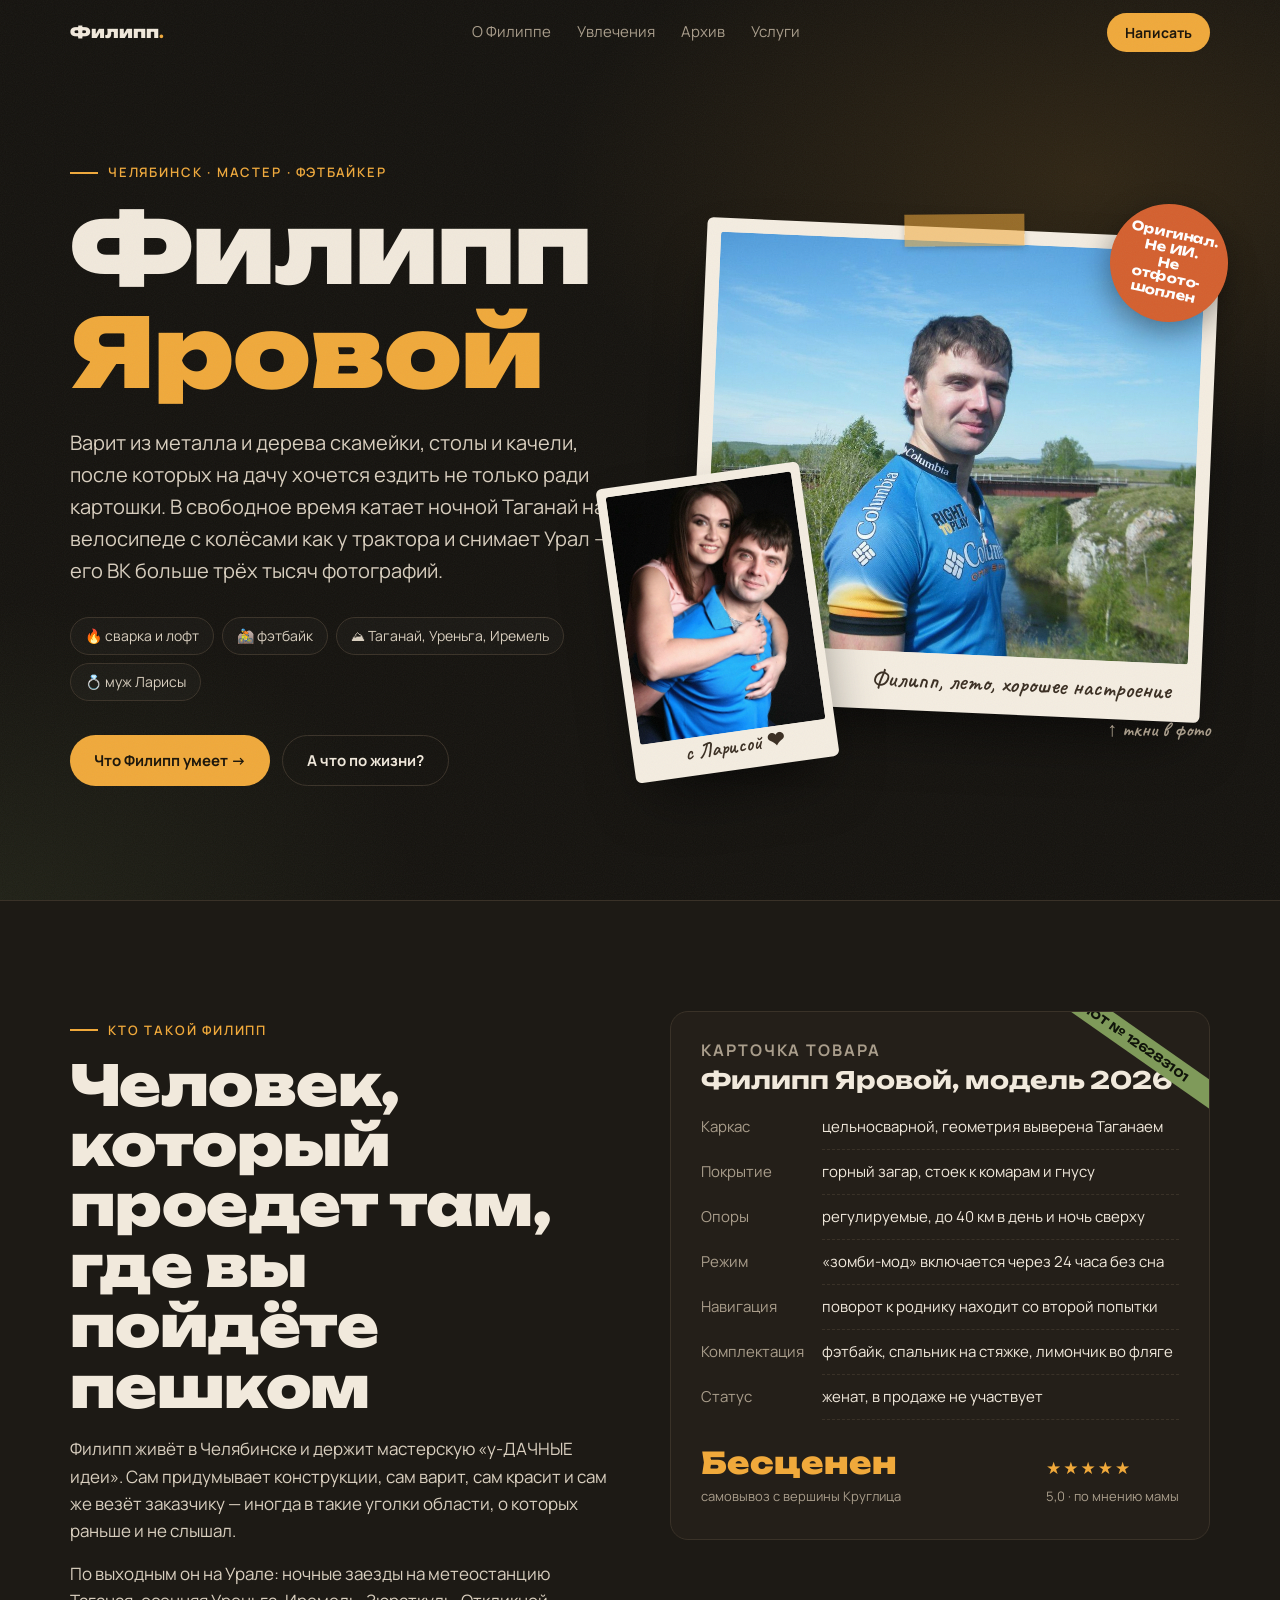
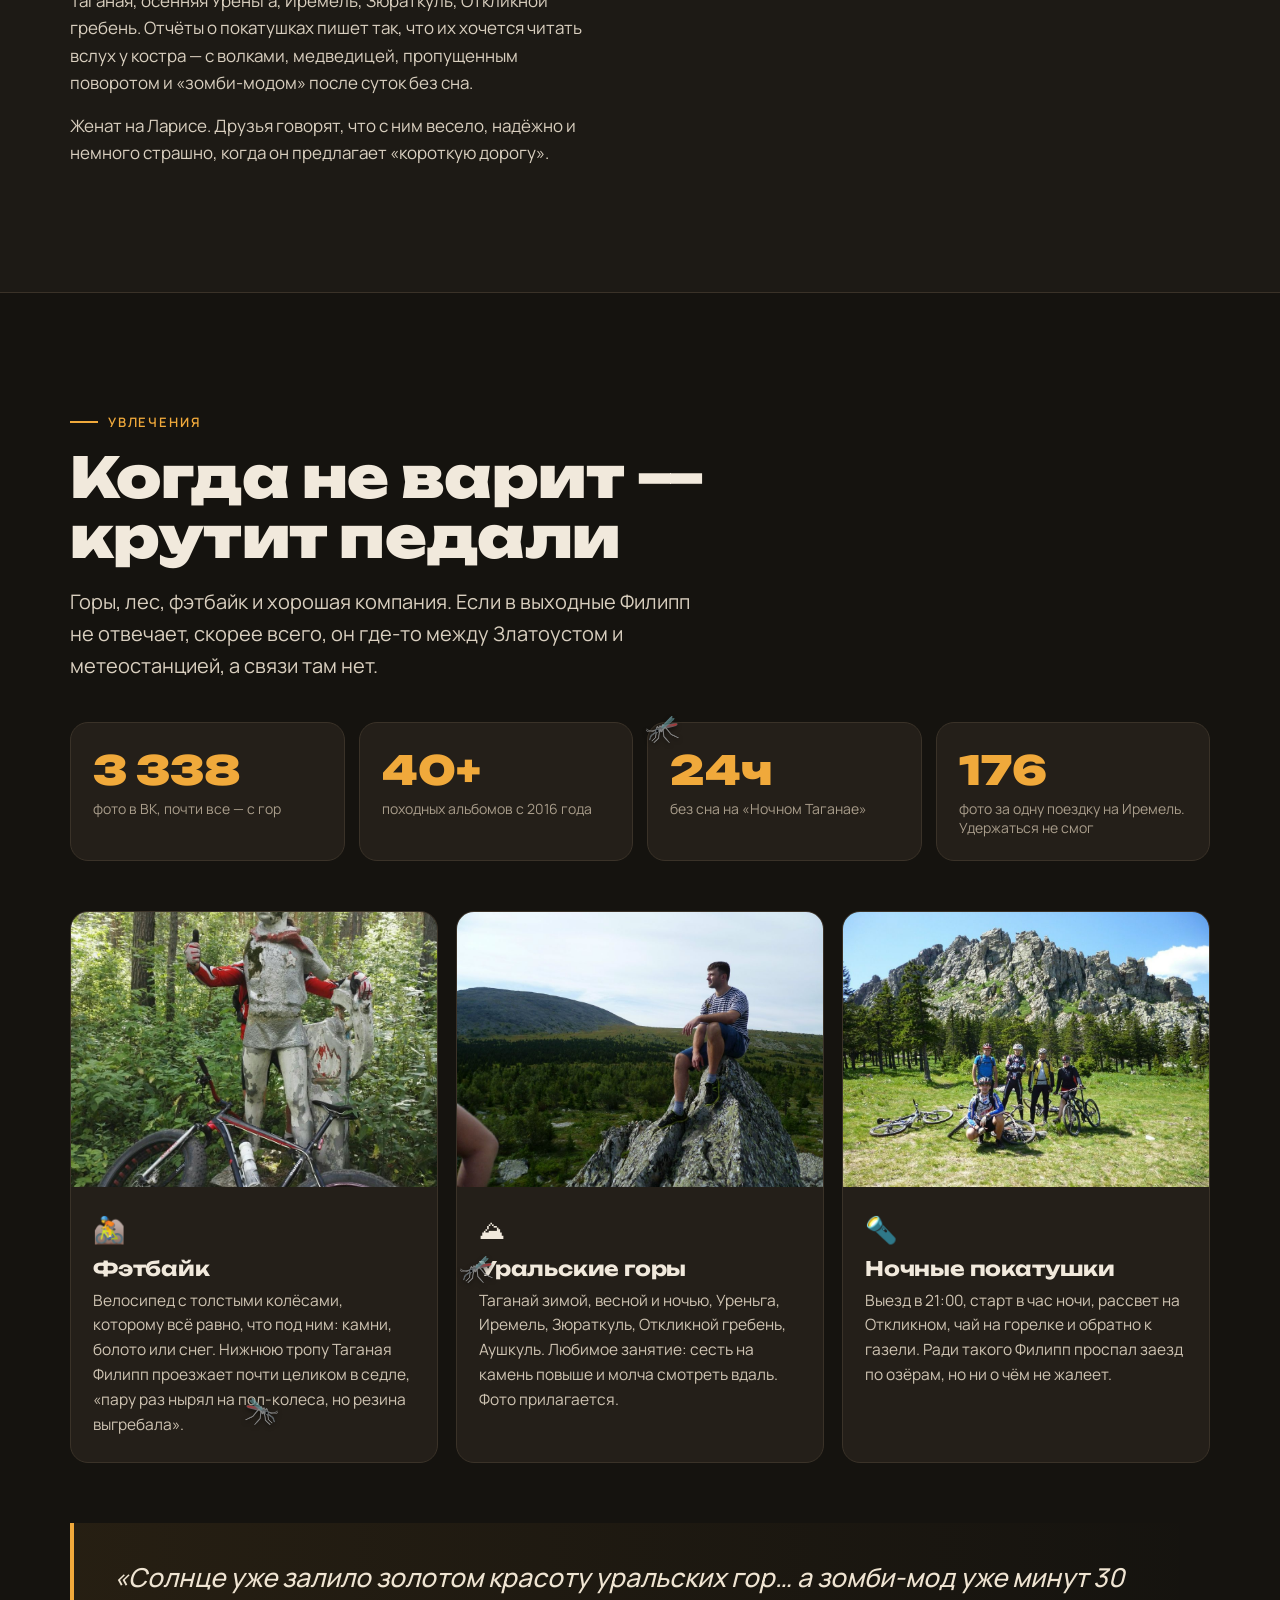
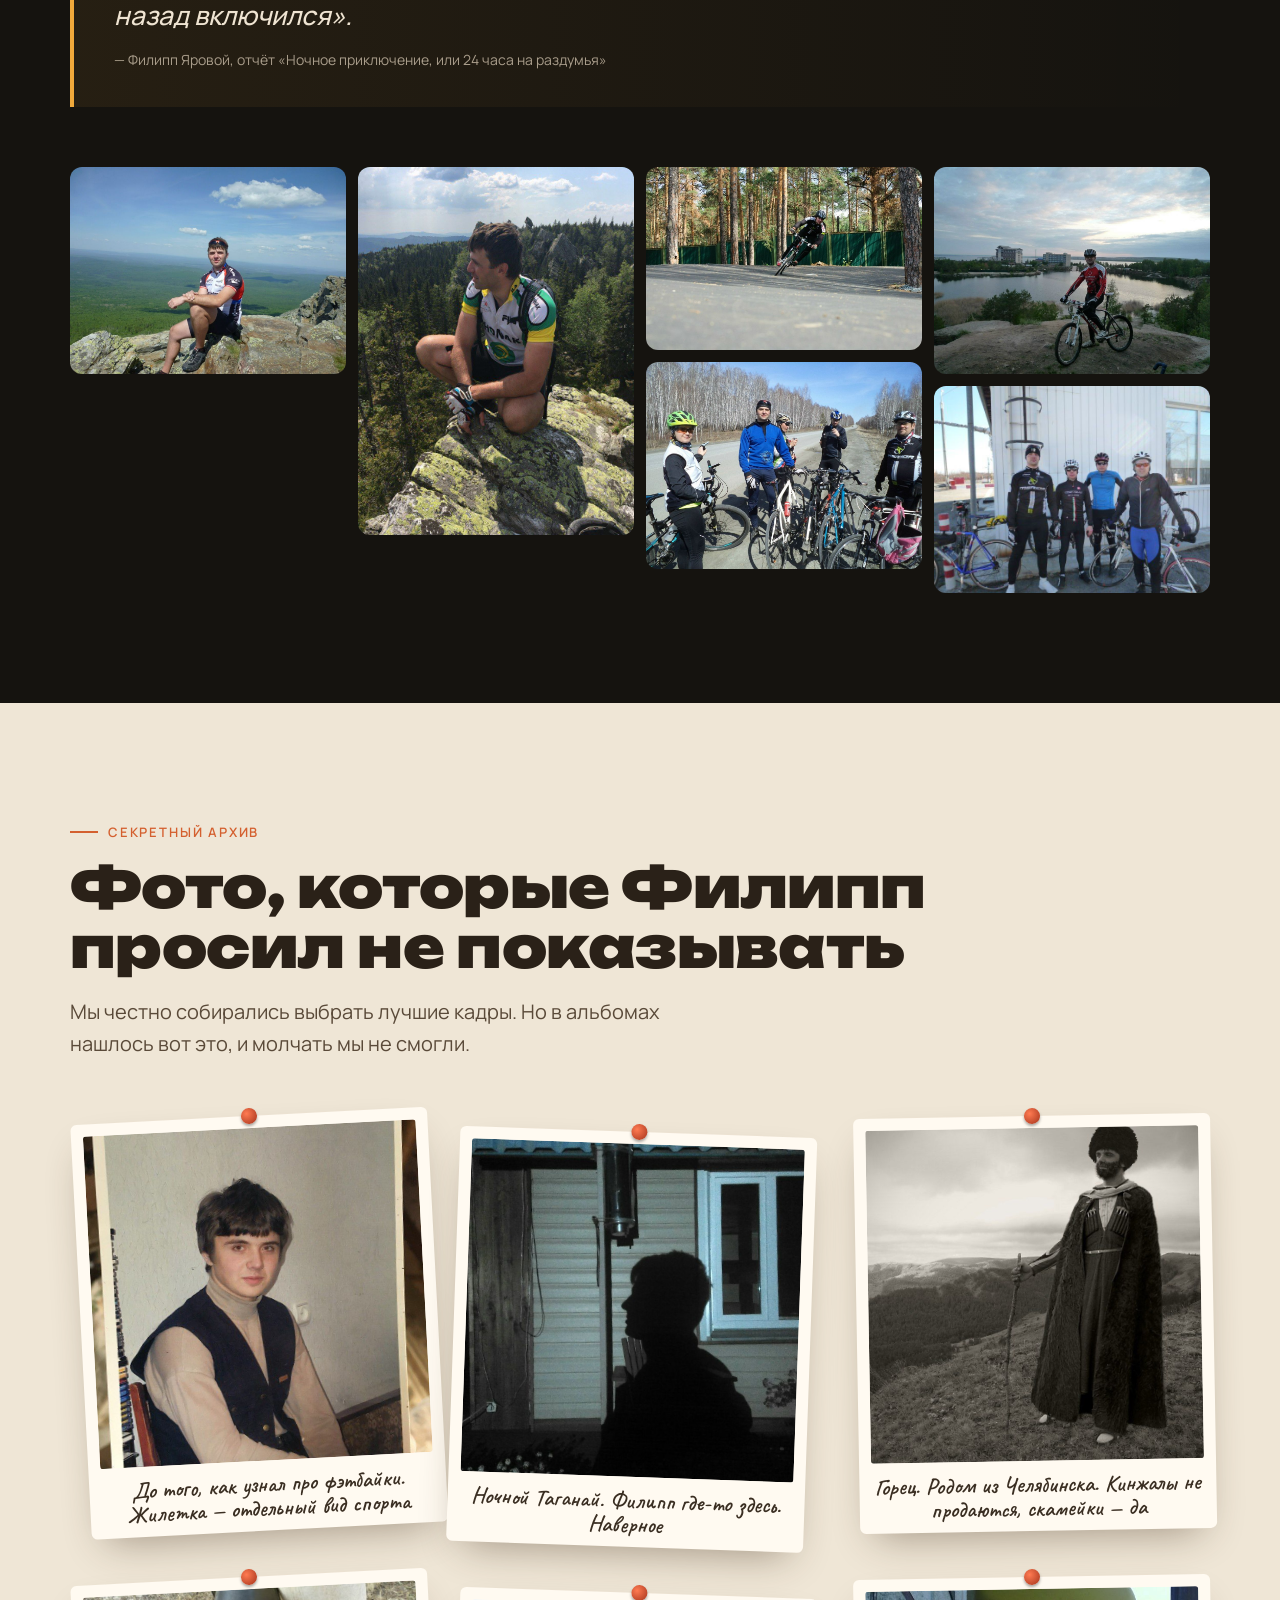
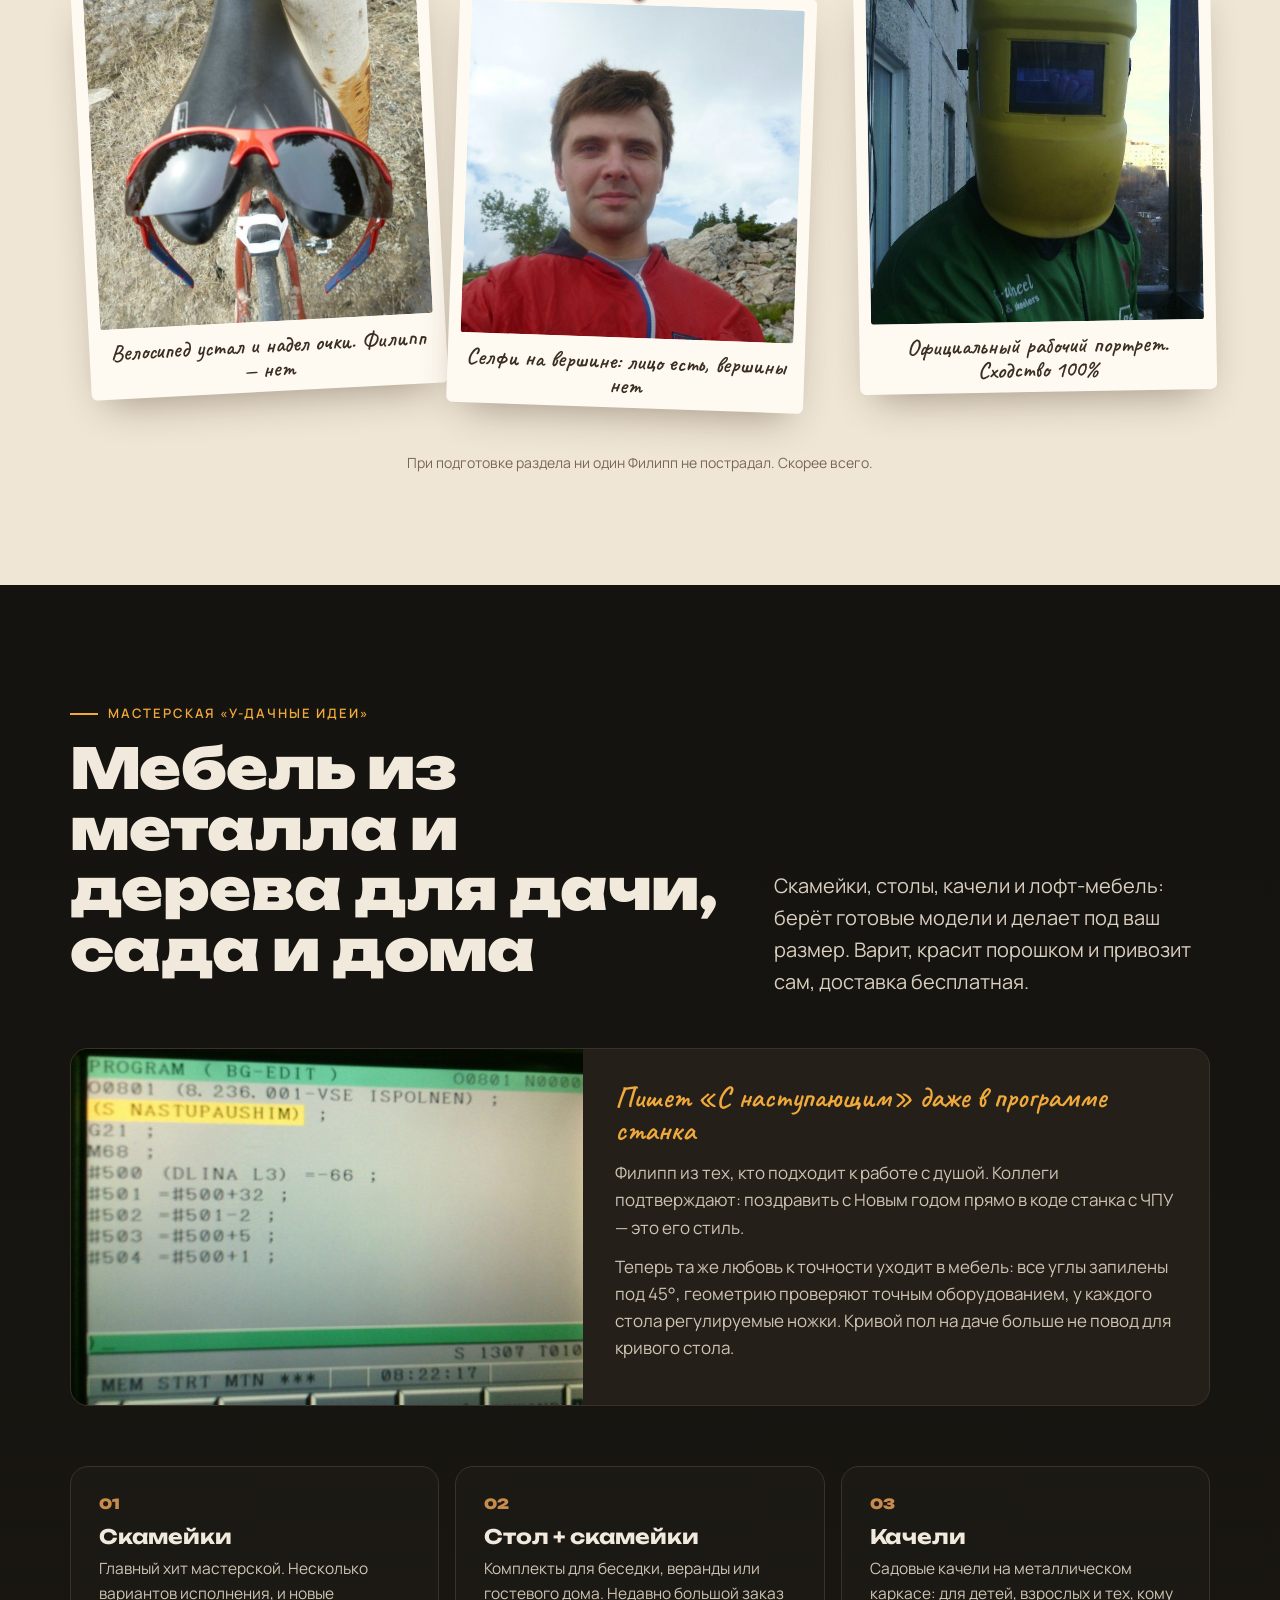
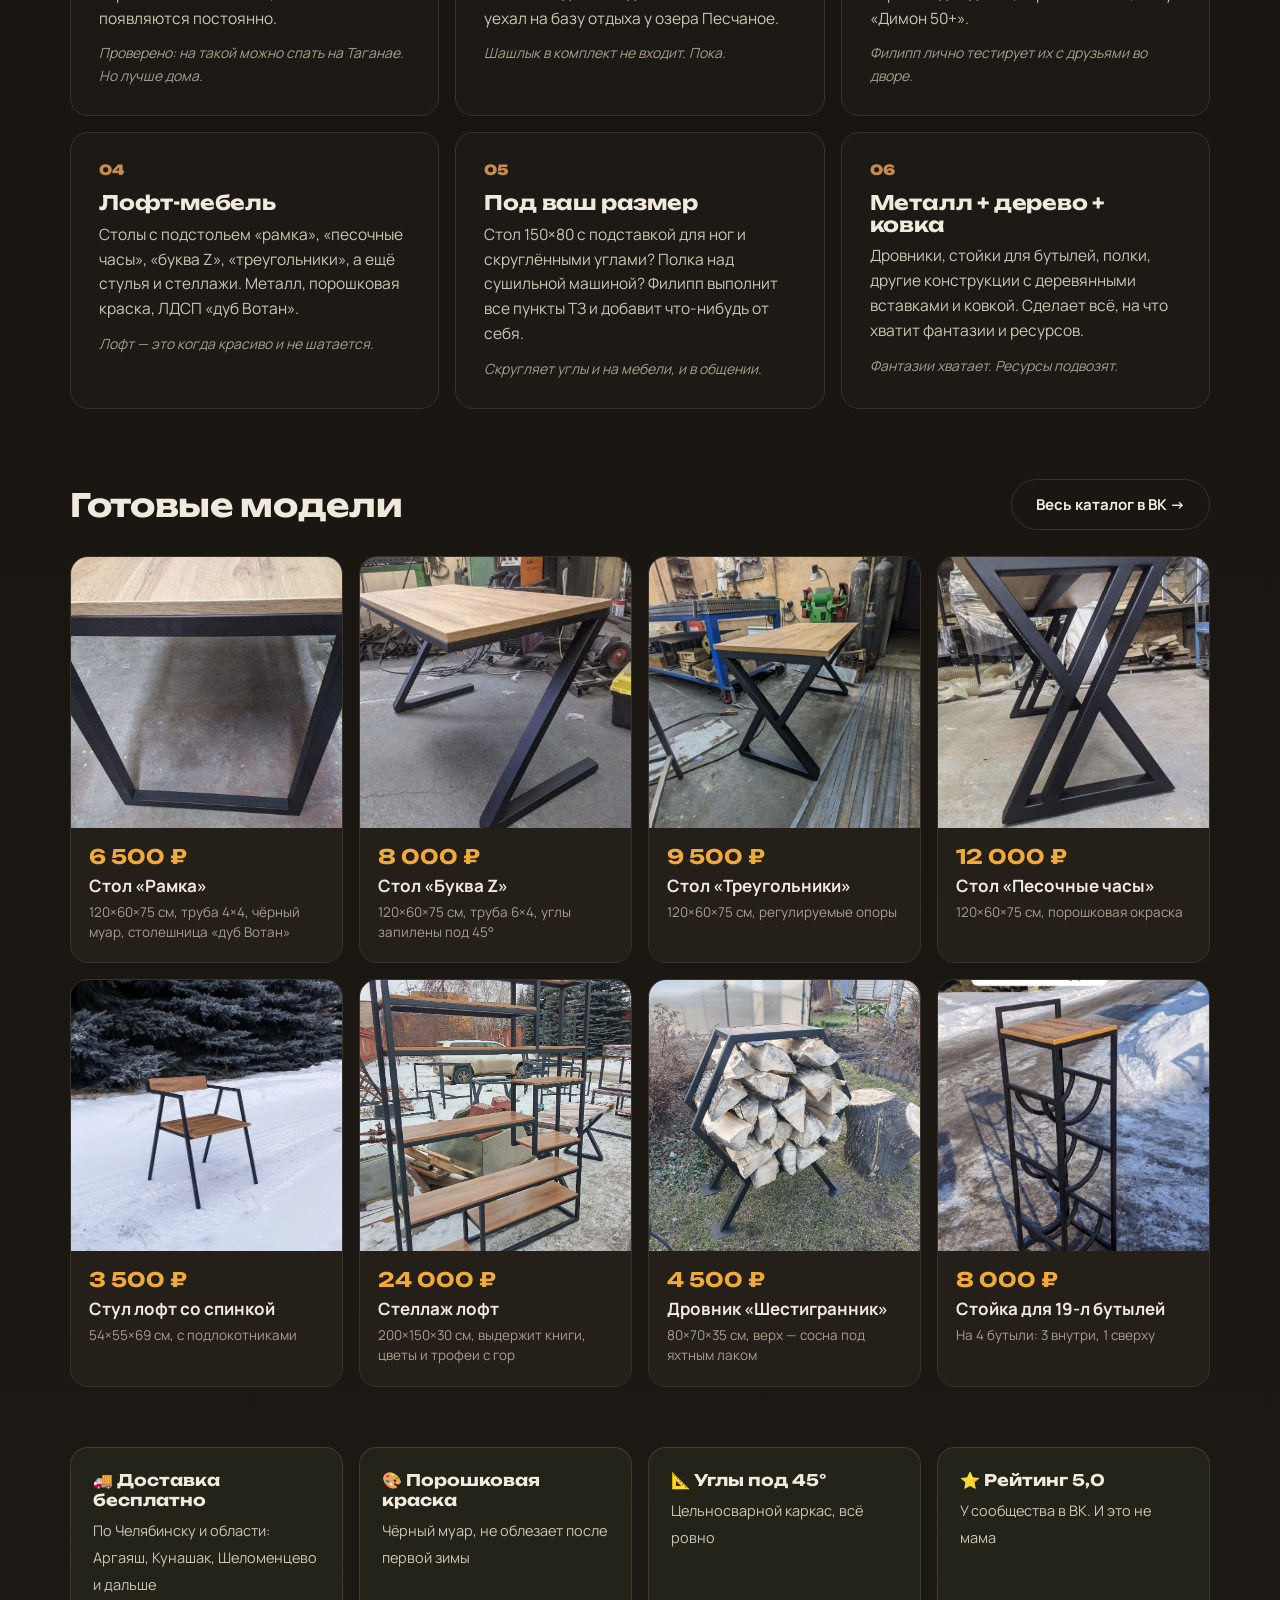
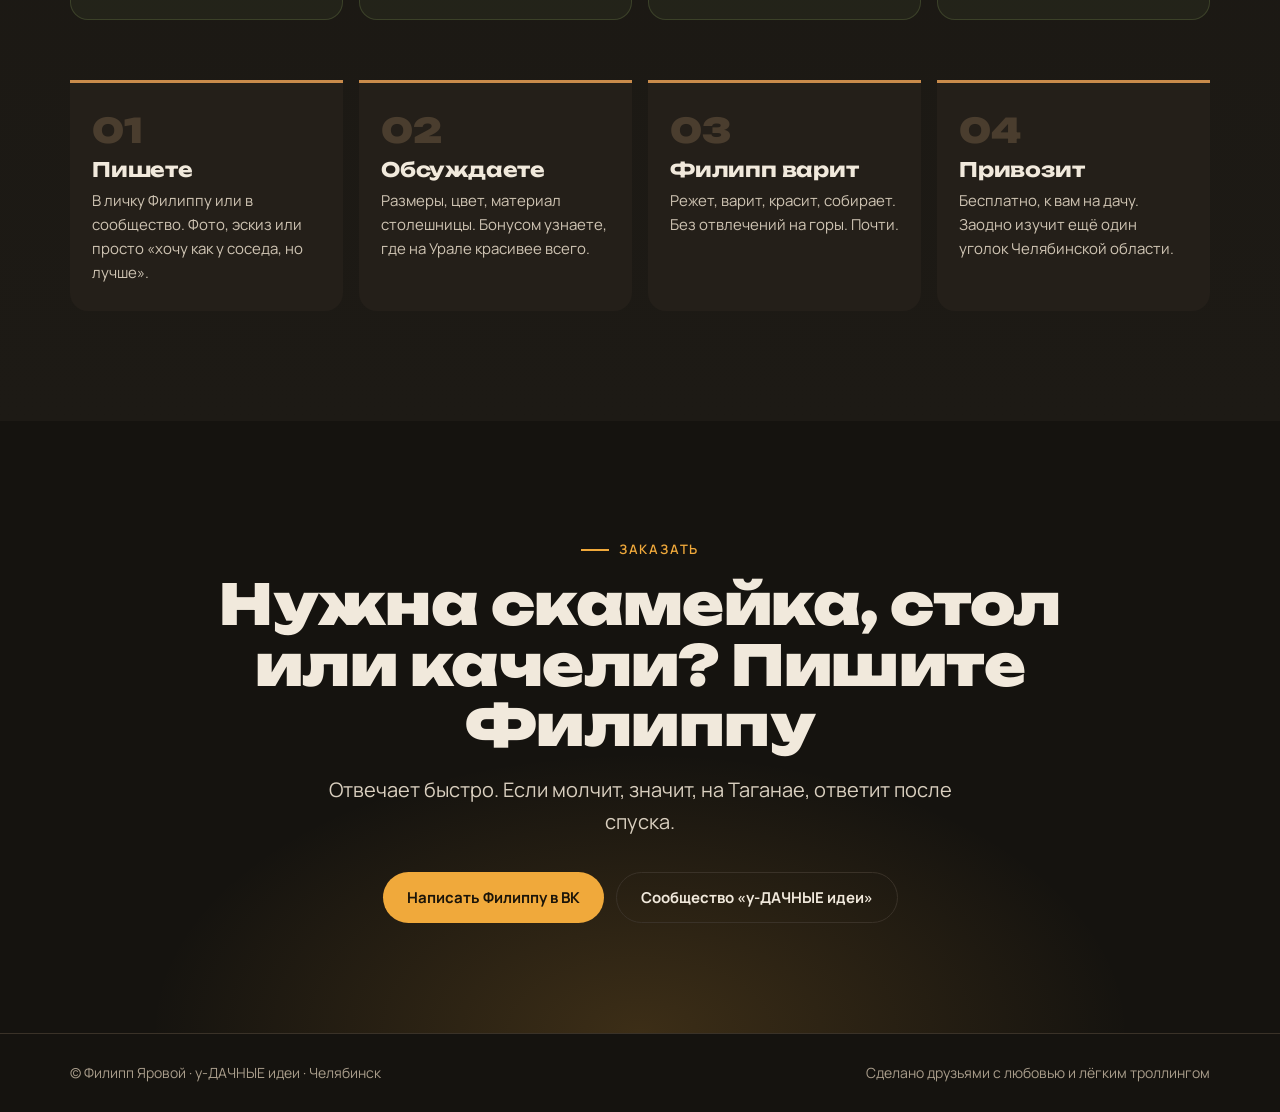
==== commit d0b3995c: "Add Filipp face favicon Co-Authored-By: Claude Opus 5.5 <noreply@anthropic.com>" ====
--- a/filipp/index.html
+++ b/filipp/index.html
@@ -8,6 +8,10 @@
 <meta property="og:title" content="Филипп Яровой — у-ДАЧНЫЕ идеи">
 <meta property="og:description" content="Скамейки, столы, качели и лофт-мебель из металла и дерева. Челябинск и область, доставка бесплатно.">
 <meta property="og:image" content="img/hero.jpg">
+<link rel="icon" href="favicon.ico" sizes="any">
+<link rel="icon" type="image/png" sizes="32x32" href="img/favicon-32.png">
+<link rel="icon" type="image/png" sizes="192x192" href="img/icon-192.png">
+<link rel="apple-touch-icon" href="img/apple-touch-icon.png">
 <link rel="preconnect" href="https://fonts.googleapis.com">
 <link rel="preconnect" href="https://fonts.gstatic.com" crossorigin>
 <link href="https://fonts.googleapis.com/css2?family=Unbounded:wght@500;700;900&family=Manrope:wght@400;500;700&family=Caveat:wght@600&display=swap" rel="stylesheet">
